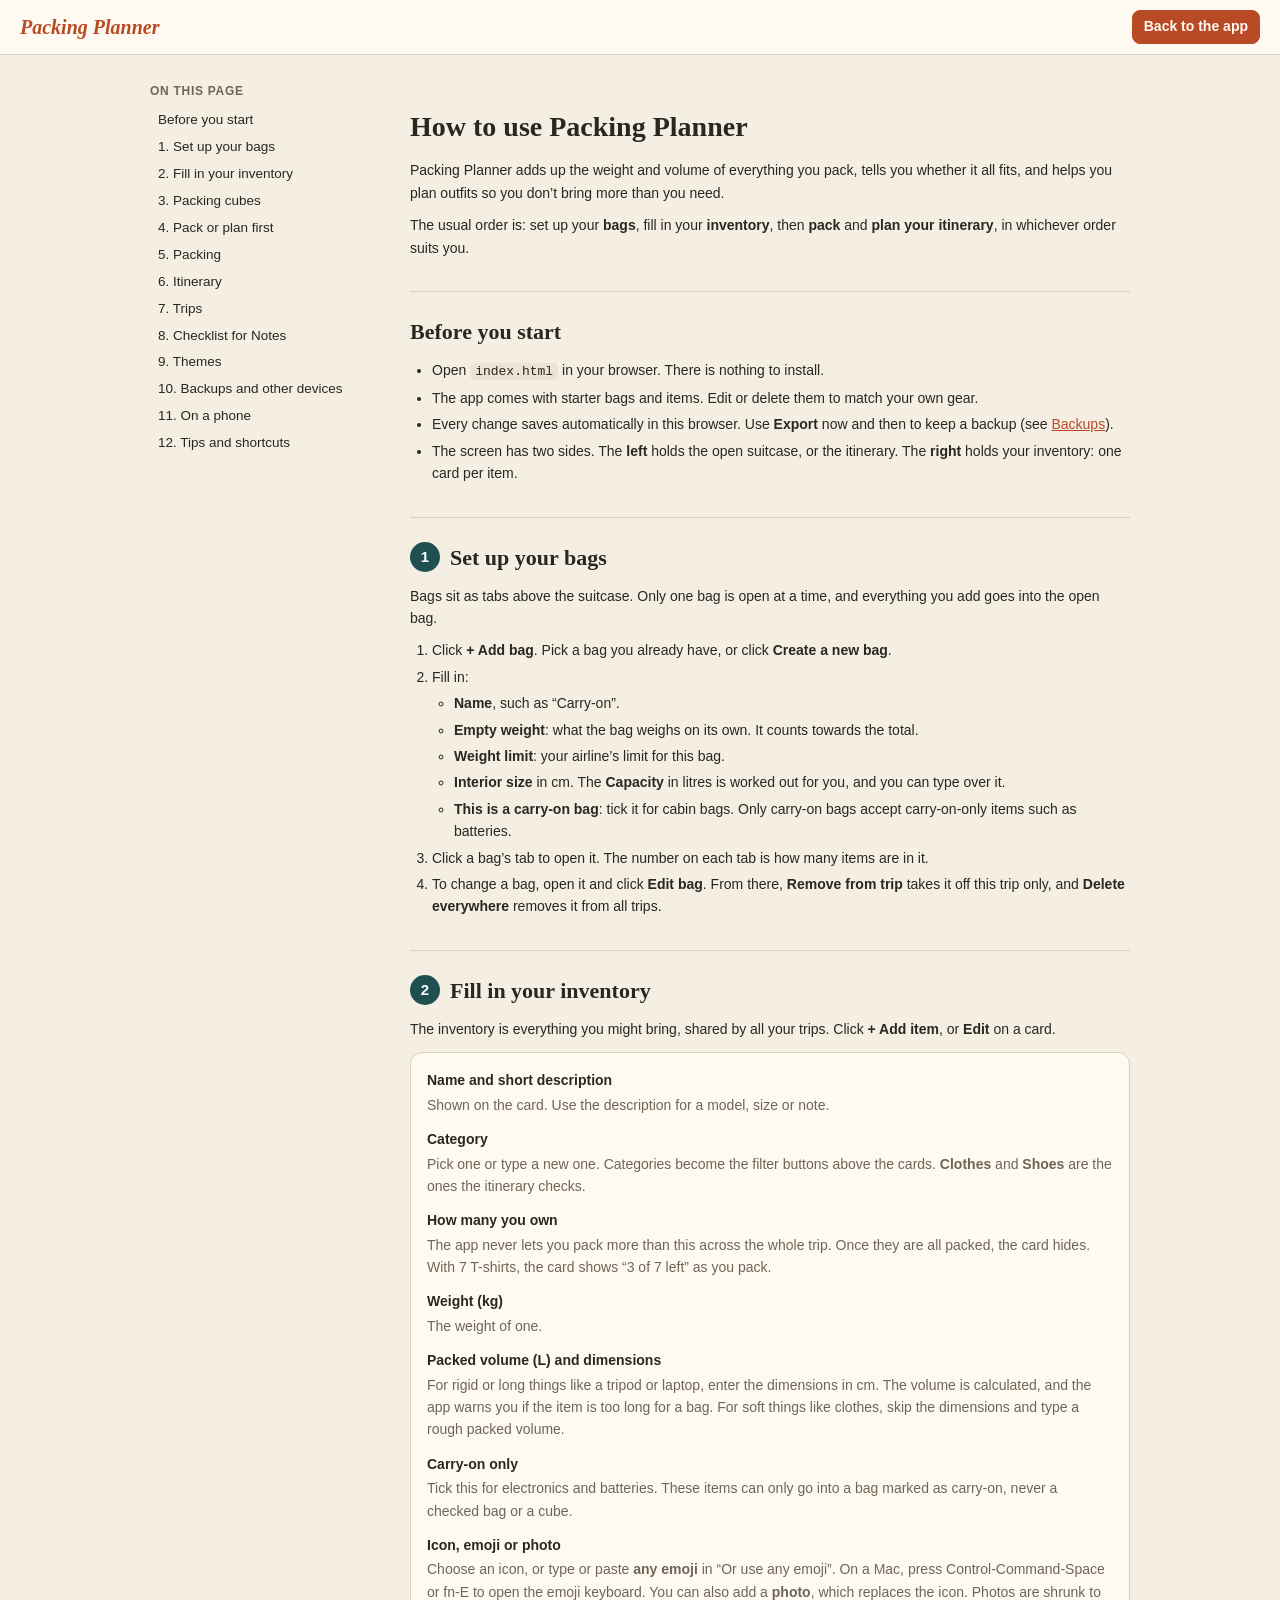
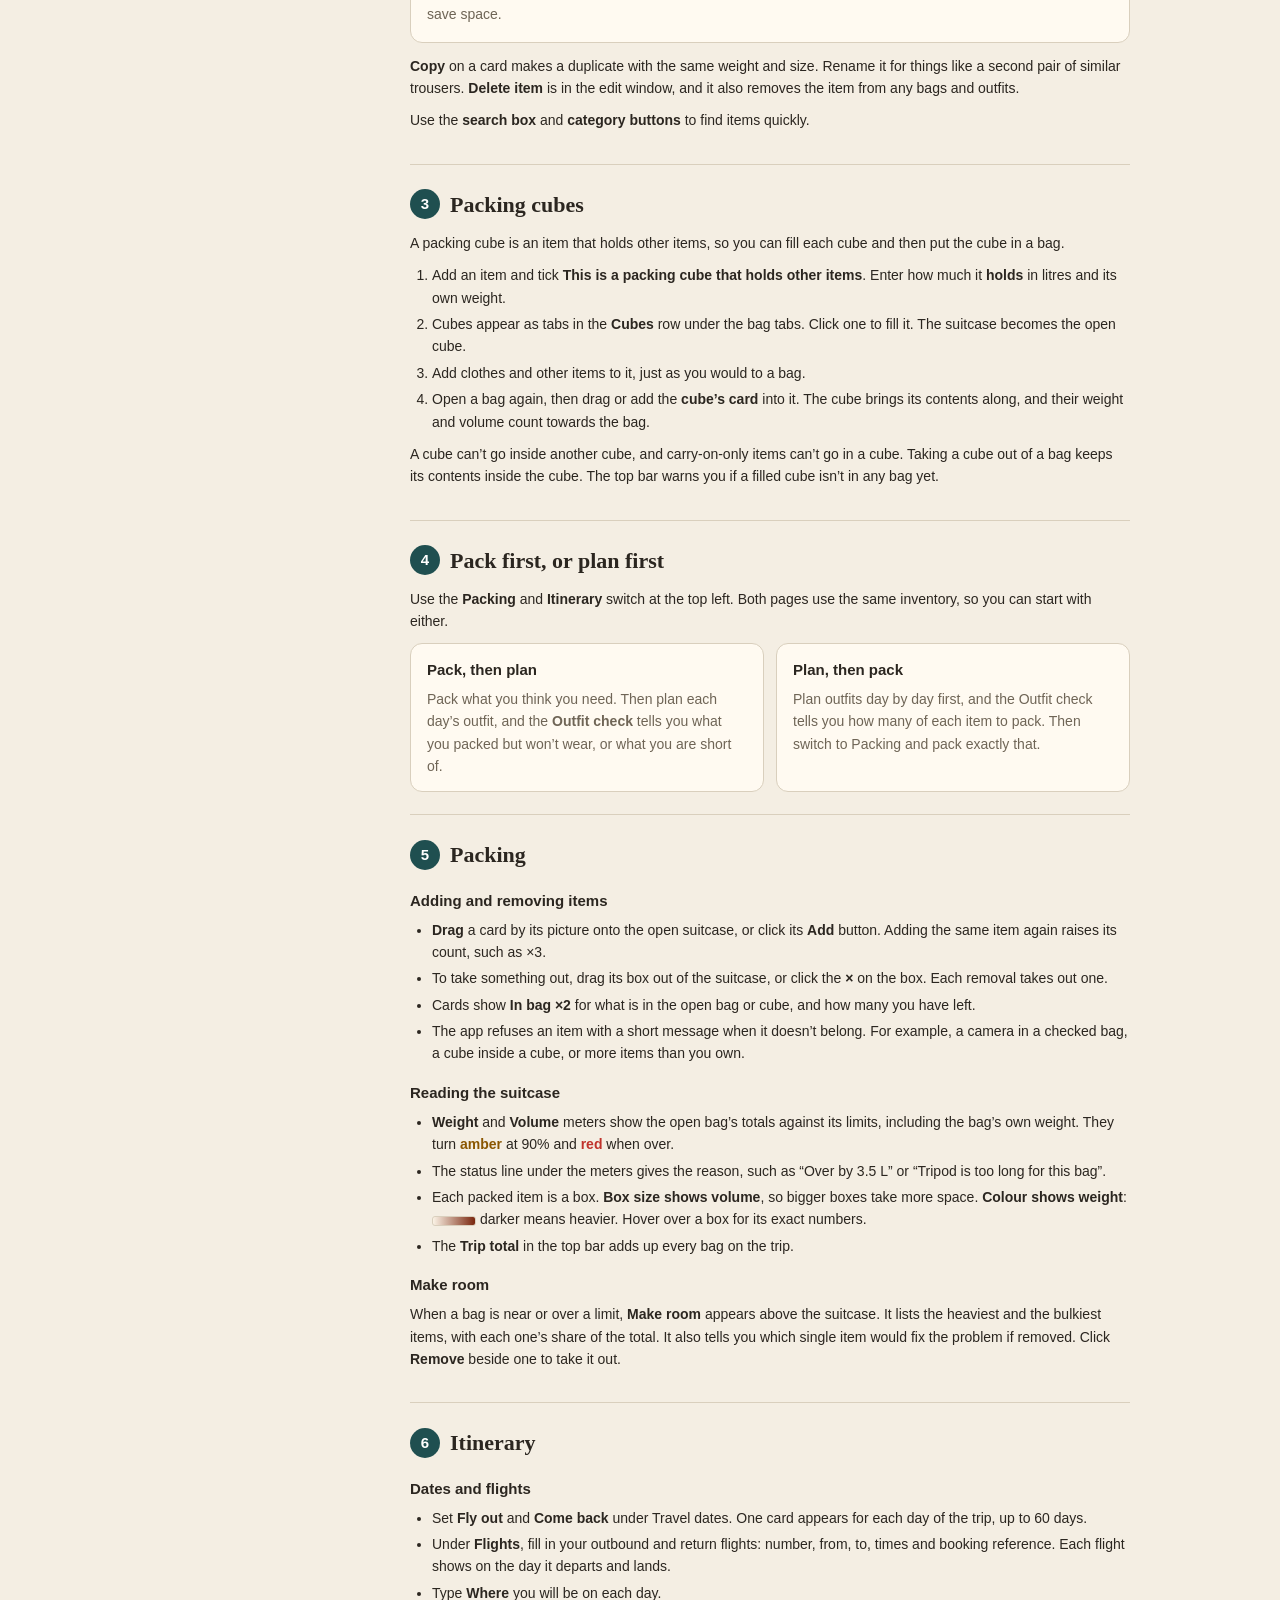
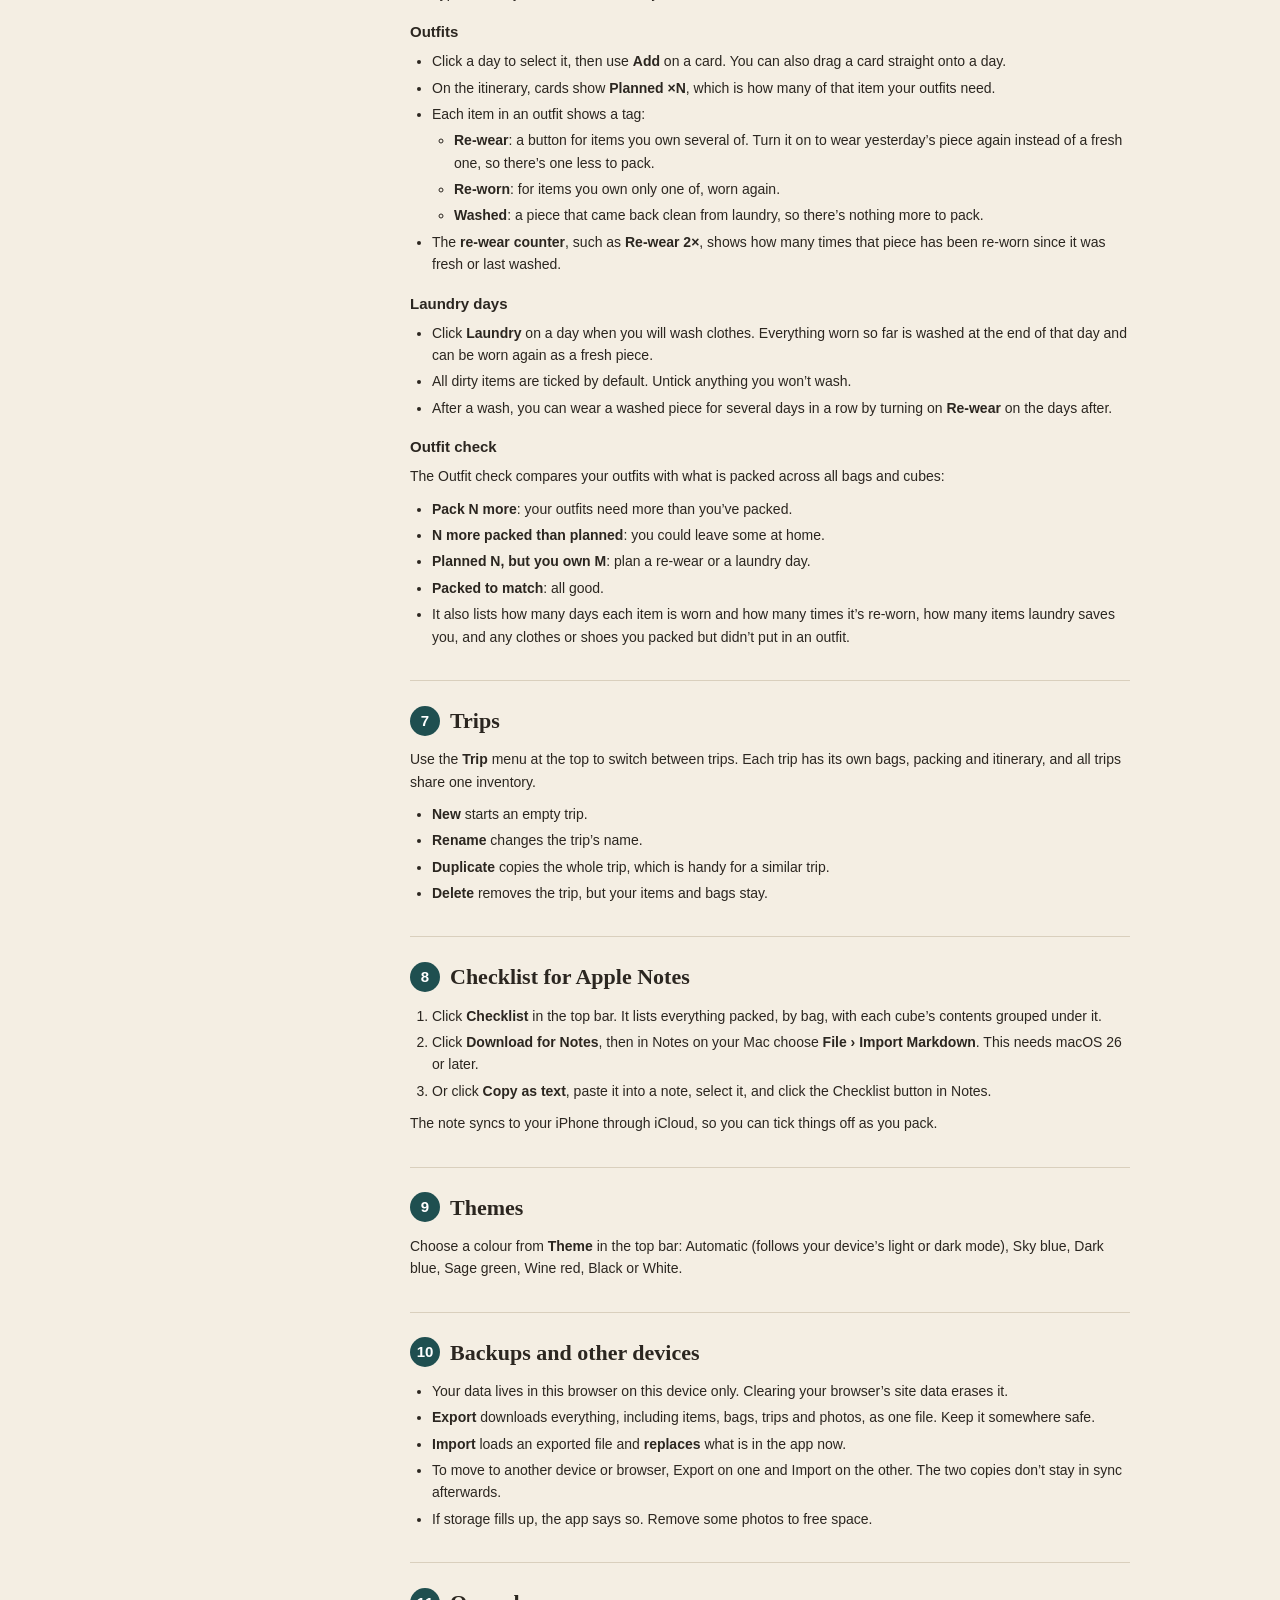
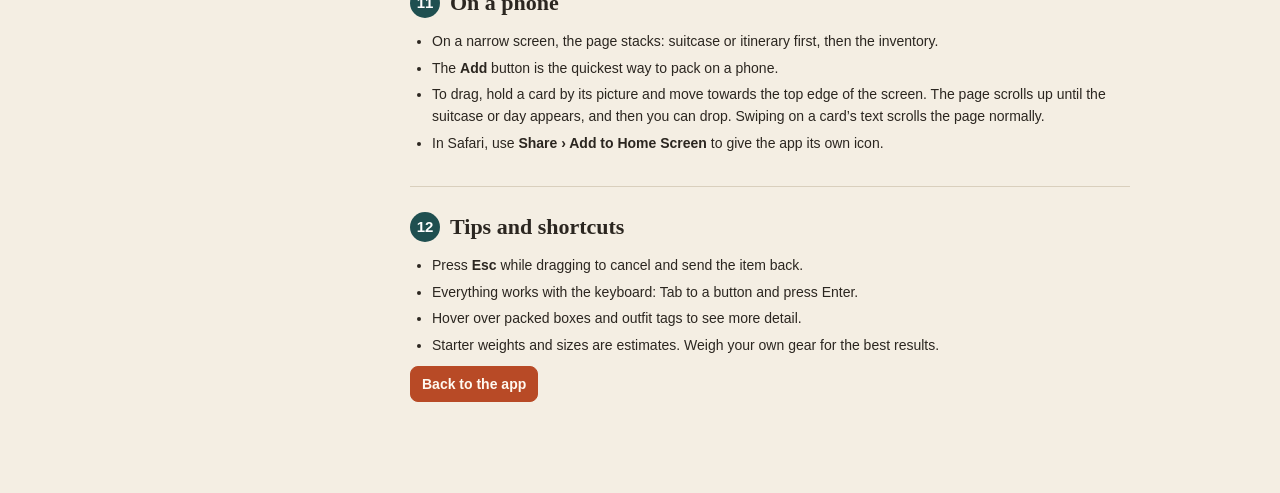
==== help.html @ c347ac01 "Add a How to use page and scroll the page while dragging on phones Co-Authored-By: Claude Opus 5.5 <" ====
<!doctype html>
<html lang="en">
<head>
  <meta charset="utf-8">
  <meta name="viewport" content="width=device-width, initial-scale=1">
  <title>How to use Packing Planner</title>
  <link rel="stylesheet" href="styles.css">
  <script>
    // Match the theme chosen in the app.
    try {
      var saved = JSON.parse(localStorage.getItem('packing-app-v1') || '{}');
      if (saved.theme && saved.theme !== 'auto') document.documentElement.setAttribute('data-theme', saved.theme);
    } catch (e) {}
  </script>
</head>
<body class="help">
  <header class="topbar">
    <h1 class="brand">Packing Planner</h1>
    <a class="btn btn-primary" href="index.html">Back to the app</a>
  </header>

  <div class="help-layout">
    <nav class="help-nav" aria-label="On this page">
      <p class="help-nav-title">On this page</p>
      <ol>
        <li><a href="#start">Before you start</a></li>
        <li><a href="#bags">1. Set up your bags</a></li>
        <li><a href="#inventory">2. Fill in your inventory</a></li>
        <li><a href="#cubes">3. Packing cubes</a></li>
        <li><a href="#order">4. Pack or plan first</a></li>
        <li><a href="#packing">5. Packing</a></li>
        <li><a href="#itinerary">6. Itinerary</a></li>
        <li><a href="#trips">7. Trips</a></li>
        <li><a href="#checklist">8. Checklist for Notes</a></li>
        <li><a href="#themes">9. Themes</a></li>
        <li><a href="#backup">10. Backups and other devices</a></li>
        <li><a href="#phone">11. On a phone</a></li>
        <li><a href="#tips">12. Tips and shortcuts</a></li>
      </ol>
    </nav>

    <main class="help-main">
      <section class="help-intro">
        <h2>How to use Packing Planner</h2>
        <p>Packing Planner adds up the weight and volume of everything you pack, tells you whether it all fits, and helps you plan outfits so you don’t bring more than you need.</p>
        <p>The usual order is: set up your <b>bags</b>, fill in your <b>inventory</b>, then <b>pack</b> and <b>plan your itinerary</b>, in whichever order suits you.</p>
      </section>

      <section id="start">
        <h2>Before you start</h2>
        <ul>
          <li>Open <code>index.html</code> in your browser. There is nothing to install.</li>
          <li>The app comes with starter bags and items. Edit or delete them to match your own gear.</li>
          <li>Every change saves automatically in this browser. Use <b>Export</b> now and then to keep a backup (see <a href="#backup">Backups</a>).</li>
          <li>The screen has two sides. The <b>left</b> holds the open suitcase, or the itinerary. The <b>right</b> holds your inventory: one card per item.</li>
        </ul>
      </section>

      <section id="bags">
        <h2><span class="step">1</span> Set up your bags</h2>
        <p>Bags sit as tabs above the suitcase. Only one bag is open at a time, and everything you add goes into the open bag.</p>
        <ol>
          <li>Click <b>+ Add bag</b>. Pick a bag you already have, or click <b>Create a new bag</b>.</li>
          <li>Fill in:
            <ul>
              <li><b>Name</b>, such as “Carry-on”.</li>
              <li><b>Empty weight</b>: what the bag weighs on its own. It counts towards the total.</li>
              <li><b>Weight limit</b>: your airline’s limit for this bag.</li>
              <li><b>Interior size</b> in cm. The <b>Capacity</b> in litres is worked out for you, and you can type over it.</li>
              <li><b>This is a carry-on bag</b>: tick it for cabin bags. Only carry-on bags accept carry-on-only items such as batteries.</li>
            </ul>
          </li>
          <li>Click a bag’s tab to open it. The number on each tab is how many items are in it.</li>
          <li>To change a bag, open it and click <b>Edit bag</b>. From there, <b>Remove from trip</b> takes it off this trip only, and <b>Delete everywhere</b> removes it from all trips.</li>
        </ol>
      </section>

      <section id="inventory">
        <h2><span class="step">2</span> Fill in your inventory</h2>
        <p>The inventory is everything you might bring, shared by all your trips. Click <b>+ Add item</b>, or <b>Edit</b> on a card.</p>
        <dl class="help-fields">
          <dt>Name and short description</dt>
          <dd>Shown on the card. Use the description for a model, size or note.</dd>
          <dt>Category</dt>
          <dd>Pick one or type a new one. Categories become the filter buttons above the cards. <b>Clothes</b> and <b>Shoes</b> are the ones the itinerary checks.</dd>
          <dt>How many you own</dt>
          <dd>The app never lets you pack more than this across the whole trip. Once they are all packed, the card hides. With 7 T-shirts, the card shows “3 of 7 left” as you pack.</dd>
          <dt>Weight (kg)</dt>
          <dd>The weight of one.</dd>
          <dt>Packed volume (L) and dimensions</dt>
          <dd>For rigid or long things like a tripod or laptop, enter the dimensions in cm. The volume is calculated, and the app warns you if the item is too long for a bag. For soft things like clothes, skip the dimensions and type a rough packed volume.</dd>
          <dt>Carry-on only</dt>
          <dd>Tick this for electronics and batteries. These items can only go into a bag marked as carry-on, never a checked bag or a cube.</dd>
          <dt>Icon, emoji or photo</dt>
          <dd>Choose an icon, or type or paste <b>any emoji</b> in “Or use any emoji”. On a Mac, press Control-Command-Space or fn-E to open the emoji keyboard. You can also add a <b>photo</b>, which replaces the icon. Photos are shrunk to save space.</dd>
        </dl>
        <p><b>Copy</b> on a card makes a duplicate with the same weight and size. Rename it for things like a second pair of similar trousers. <b>Delete item</b> is in the edit window, and it also removes the item from any bags and outfits.</p>
        <p>Use the <b>search box</b> and <b>category buttons</b> to find items quickly.</p>
      </section>

      <section id="cubes">
        <h2><span class="step">3</span> Packing cubes</h2>
        <p>A packing cube is an item that holds other items, so you can fill each cube and then put the cube in a bag.</p>
        <ol>
          <li>Add an item and tick <b>This is a packing cube that holds other items</b>. Enter how much it <b>holds</b> in litres and its own weight.</li>
          <li>Cubes appear as tabs in the <b>Cubes</b> row under the bag tabs. Click one to fill it. The suitcase becomes the open cube.</li>
          <li>Add clothes and other items to it, just as you would to a bag.</li>
          <li>Open a bag again, then drag or add the <b>cube’s card</b> into it. The cube brings its contents along, and their weight and volume count towards the bag.</li>
        </ol>
        <p>A cube can’t go inside another cube, and carry-on-only items can’t go in a cube. Taking a cube out of a bag keeps its contents inside the cube. The top bar warns you if a filled cube isn’t in any bag yet.</p>
      </section>

      <section id="order">
        <h2><span class="step">4</span> Pack first, or plan first</h2>
        <p>Use the <b>Packing</b> and <b>Itinerary</b> switch at the top left. Both pages use the same inventory, so you can start with either.</p>
        <div class="help-paths">
          <div class="help-path">
            <h3>Pack, then plan</h3>
            <p>Pack what you think you need. Then plan each day’s outfit, and the <b>Outfit check</b> tells you what you packed but won’t wear, or what you are short of.</p>
          </div>
          <div class="help-path">
            <h3>Plan, then pack</h3>
            <p>Plan outfits day by day first, and the Outfit check tells you how many of each item to pack. Then switch to Packing and pack exactly that.</p>
          </div>
        </div>
      </section>

      <section id="packing">
        <h2><span class="step">5</span> Packing</h2>
        <h3>Adding and removing items</h3>
        <ul>
          <li><b>Drag</b> a card by its picture onto the open suitcase, or click its <b>Add</b> button. Adding the same item again raises its count, such as ×3.</li>
          <li>To take something out, drag its box out of the suitcase, or click the <b>×</b> on the box. Each removal takes out one.</li>
          <li>Cards show <b>In bag ×2</b> for what is in the open bag or cube, and how many you have left.</li>
          <li>The app refuses an item with a short message when it doesn’t belong. For example, a camera in a checked bag, a cube inside a cube, or more items than you own.</li>
        </ul>
        <h3>Reading the suitcase</h3>
        <ul>
          <li><b>Weight</b> and <b>Volume</b> meters show the open bag’s totals against its limits, including the bag’s own weight. They turn <span class="help-amber">amber</span> at 90% and <span class="help-red">red</span> when over.</li>
          <li>The status line under the meters gives the reason, such as “Over by 3.5 L” or “Tripod is too long for this bag”.</li>
          <li>Each packed item is a box. <b>Box size shows volume</b>, so bigger boxes take more space. <b>Colour shows weight</b>: <span class="legend-scale help-scale" aria-hidden="true"></span> darker means heavier. Hover over a box for its exact numbers.</li>
          <li>The <b>Trip total</b> in the top bar adds up every bag on the trip.</li>
        </ul>
        <h3>Make room</h3>
        <p>When a bag is near or over a limit, <b>Make room</b> appears above the suitcase. It lists the heaviest and the bulkiest items, with each one’s share of the total. It also tells you which single item would fix the problem if removed. Click <b>Remove</b> beside one to take it out.</p>
      </section>

      <section id="itinerary">
        <h2><span class="step">6</span> Itinerary</h2>
        <h3>Dates and flights</h3>
        <ul>
          <li>Set <b>Fly out</b> and <b>Come back</b> under Travel dates. One card appears for each day of the trip, up to 60 days.</li>
          <li>Under <b>Flights</b>, fill in your outbound and return flights: number, from, to, times and booking reference. Each flight shows on the day it departs and lands.</li>
          <li>Type <b>Where</b> you will be on each day.</li>
        </ul>
        <h3>Outfits</h3>
        <ul>
          <li>Click a day to select it, then use <b>Add</b> on a card. You can also drag a card straight onto a day.</li>
          <li>On the itinerary, cards show <b>Planned ×N</b>, which is how many of that item your outfits need.</li>
          <li>Each item in an outfit shows a tag:
            <ul>
              <li><b>Re-wear</b>: a button for items you own several of. Turn it on to wear yesterday’s piece again instead of a fresh one, so there’s one less to pack.</li>
              <li><b>Re-worn</b>: for items you own only one of, worn again.</li>
              <li><b>Washed</b>: a piece that came back clean from laundry, so there’s nothing more to pack.</li>
            </ul>
          </li>
          <li>The <b>re-wear counter</b>, such as <b>Re-wear 2×</b>, shows how many times that piece has been re-worn since it was fresh or last washed.</li>
        </ul>
        <h3>Laundry days</h3>
        <ul>
          <li>Click <b>Laundry</b> on a day when you will wash clothes. Everything worn so far is washed at the end of that day and can be worn again as a fresh piece.</li>
          <li>All dirty items are ticked by default. Untick anything you won’t wash.</li>
          <li>After a wash, you can wear a washed piece for several days in a row by turning on <b>Re-wear</b> on the days after.</li>
        </ul>
        <h3>Outfit check</h3>
        <p>The Outfit check compares your outfits with what is packed across all bags and cubes:</p>
        <ul>
          <li><b>Pack N more</b>: your outfits need more than you’ve packed.</li>
          <li><b>N more packed than planned</b>: you could leave some at home.</li>
          <li><b>Planned N, but you own M</b>: plan a re-wear or a laundry day.</li>
          <li><b>Packed to match</b>: all good.</li>
          <li>It also lists how many days each item is worn and how many times it’s re-worn, how many items laundry saves you, and any clothes or shoes you packed but didn’t put in an outfit.</li>
        </ul>
      </section>

      <section id="trips">
        <h2><span class="step">7</span> Trips</h2>
        <p>Use the <b>Trip</b> menu at the top to switch between trips. Each trip has its own bags, packing and itinerary, and all trips share one inventory.</p>
        <ul>
          <li><b>New</b> starts an empty trip.</li>
          <li><b>Rename</b> changes the trip’s name.</li>
          <li><b>Duplicate</b> copies the whole trip, which is handy for a similar trip.</li>
          <li><b>Delete</b> removes the trip, but your items and bags stay.</li>
        </ul>
      </section>

      <section id="checklist">
        <h2><span class="step">8</span> Checklist for Apple Notes</h2>
        <ol>
          <li>Click <b>Checklist</b> in the top bar. It lists everything packed, by bag, with each cube’s contents grouped under it.</li>
          <li>Click <b>Download for Notes</b>, then in Notes on your Mac choose <b>File › Import Markdown</b>. This needs macOS 26 or later.</li>
          <li>Or click <b>Copy as text</b>, paste it into a note, select it, and click the Checklist button in Notes.</li>
        </ol>
        <p>The note syncs to your iPhone through iCloud, so you can tick things off as you pack.</p>
      </section>

      <section id="themes">
        <h2><span class="step">9</span> Themes</h2>
        <p>Choose a colour from <b>Theme</b> in the top bar: Automatic (follows your device’s light or dark mode), Sky blue, Dark blue, Sage green, Wine red, Black or White.</p>
      </section>

      <section id="backup">
        <h2><span class="step">10</span> Backups and other devices</h2>
        <ul>
          <li>Your data lives in this browser on this device only. Clearing your browser’s site data erases it.</li>
          <li><b>Export</b> downloads everything, including items, bags, trips and photos, as one file. Keep it somewhere safe.</li>
          <li><b>Import</b> loads an exported file and <b>replaces</b> what is in the app now.</li>
          <li>To move to another device or browser, Export on one and Import on the other. The two copies don’t stay in sync afterwards.</li>
          <li>If storage fills up, the app says so. Remove some photos to free space.</li>
        </ul>
      </section>

      <section id="phone">
        <h2><span class="step">11</span> On a phone</h2>
        <ul>
          <li>On a narrow screen, the page stacks: suitcase or itinerary first, then the inventory.</li>
          <li>The <b>Add</b> button is the quickest way to pack on a phone.</li>
          <li>To drag, hold a card by its picture and move towards the top edge of the screen. The page scrolls up until the suitcase or day appears, and then you can drop. Swiping on a card’s text scrolls the page normally.</li>
          <li>In Safari, use <b>Share › Add to Home Screen</b> to give the app its own icon.</li>
        </ul>
      </section>

      <section id="tips">
        <h2><span class="step">12</span> Tips and shortcuts</h2>
        <ul>
          <li>Press <b>Esc</b> while dragging to cancel and send the item back.</li>
          <li>Everything works with the keyboard: Tab to a button and press Enter.</li>
          <li>Hover over packed boxes and outfit tags to see more detail.</li>
          <li>Starter weights and sizes are estimates. Weigh your own gear for the best results.</li>
        </ul>
        <p class="help-back"><a class="btn btn-primary" href="index.html">Back to the app</a></p>
      </section>
    </main>
  </div>
</body>
</html>
---- styles.css ----
:root {
  color-scheme: light;
  --bg: #f4eee3;
  --surface: #fffaf1;
  --surface-2: #ebe3d4;
  --ink: #2b2620;
  --muted: #6f6556;
  --line: #d9cfbd;
  --accent: #b84a26;
  --accent-ink: #fffaf1;
  --ok: #2f7a4f;
  --warn: #8a5600;
  --over: #c0322b;
  --shell: #1f4f50;
  --shell-dark: #143a3b;
  --shell-ink: #fff;
  --lining: #f3e6cf;
  --lining-2: #e8d7b8;
  --stitch: rgba(255, 255, 255, .28);
  --fill: rgba(31, 79, 80, .13);
  --shadow: 0 1px 2px rgba(60, 45, 20, .1), 0 6px 18px rgba(60, 45, 20, .08);
  --shadow-lift: 0 14px 34px rgba(40, 30, 10, .3);
}

@media (prefers-color-scheme: dark) {
  :root {
    color-scheme: dark;
    --bg: #1c1a17;
    --surface: #282520;
    --surface-2: #35312a;
    --ink: #f1eadd;
    --muted: #b0a593;
    --line: #443e34;
    --accent: #e0764f;
    --accent-ink: #231a14;
    --ok: #63c08a;
    --warn: #e0a83c;
    --over: #f0736b;
    --shell: #2c6d6e;
    --shell-dark: #1c4e4f;
    --lining: #3a352c;
    --lining-2: #312d25;
    --fill: rgba(99, 192, 180, .13);
    --shadow: 0 1px 2px rgba(0, 0, 0, .4), 0 6px 18px rgba(0, 0, 0, .25);
    --shadow-lift: 0 14px 34px rgba(0, 0, 0, .6);
  }
}

/* Chosen themes. Each pairs its main colour with a contrasting accent. */
:root[data-theme="sky"] {
  color-scheme: light;
  --bg: #e4f2fb;
  --surface: #f8fcff;
  --surface-2: #d3e8f5;
  --ink: #12303f;
  --muted: #466273;
  --line: #b6d3e4;
  --accent: #2f3f9e;
  --accent-ink: #fff;
  --ok: #16703f;
  --warn: #805200;
  --over: #b3261e;
  --shell: #1f6f9f;
  --shell-dark: #174f72;
  --shell-ink: #fff;
  --lining: #fdf6e3;
  --lining-2: #f3e7c8;
  --stitch: rgba(255, 255, 255, .3);
  --fill: rgba(31, 111, 159, .14);
  --shadow: 0 1px 2px rgba(18, 48, 63, .1), 0 6px 18px rgba(18, 48, 63, .08);
  --shadow-lift: 0 14px 34px rgba(18, 48, 63, .3);
}
:root[data-theme="navy"] {
  color-scheme: dark;
  --bg: #0b1b33;
  --surface: #13284a;
  --surface-2: #1c3560;
  --ink: #e8f0ff;
  --muted: #a6b9d6;
  --line: #2f4a75;
  --accent: #f2b33d;
  --accent-ink: #1a1400;
  --ok: #6fd39a;
  --warn: #f5c451;
  --over: #ff8a80;
  --shell: #2f66b0;
  --shell-dark: #1f4a86;
  --shell-ink: #fff;
  --lining: #1a2f55;
  --lining-2: #15284a;
  --stitch: rgba(255, 255, 255, .25);
  --fill: rgba(242, 179, 61, .12);
  --shadow: 0 1px 2px rgba(0, 0, 0, .4), 0 6px 18px rgba(0, 0, 0, .3);
  --shadow-lift: 0 14px 34px rgba(0, 0, 0, .6);
}
:root[data-theme="sage"] {
  color-scheme: light;
  --bg: #e9efe4;
  --surface: #f8faf4;
  --surface-2: #dbe5d3;
  --ink: #22301f;
  --muted: #56654f;
  --line: #c3d0b9;
  --accent: #1f5c4d;
  --accent-ink: #fff;
  --ok: #2a6b3d;
  --warn: #7d5600;
  --over: #b3261e;
  --shell: #4f7350;
  --shell-dark: #365238;
  --shell-ink: #fff;
  --lining: #f7f0dd;
  --lining-2: #eadfc4;
  --stitch: rgba(255, 255, 255, .3);
  --fill: rgba(79, 115, 80, .15);
  --shadow: 0 1px 2px rgba(34, 48, 31, .1), 0 6px 18px rgba(34, 48, 31, .08);
  --shadow-lift: 0 14px 34px rgba(34, 48, 31, .3);
}
:root[data-theme="wine"] {
  color-scheme: dark;
  --bg: #2a0d16;
  --surface: #3b1522;
  --surface-2: #4c1f2e;
  --ink: #fbeef0;
  --muted: #d4b3ba;
  --line: #663244;
  --accent: #e3b64f;
  --accent-ink: #241600;
  --ok: #7fd6a0;
  --warn: #f2c85b;
  --over: #ff9d8f;
  --shell: #7b1e3a;
  --shell-dark: #571429;
  --shell-ink: #fff;
  --lining: #451a2a;
  --lining-2: #3a1523;
  --stitch: rgba(255, 255, 255, .22);
  --fill: rgba(227, 182, 79, .12);
  --shadow: 0 1px 2px rgba(0, 0, 0, .4), 0 6px 18px rgba(0, 0, 0, .3);
  --shadow-lift: 0 14px 34px rgba(0, 0, 0, .6);
}
:root[data-theme="black"] {
  color-scheme: dark;
  --bg: #000;
  --surface: #141414;
  --surface-2: #262626;
  --ink: #fff;
  --muted: #b3b3b3;
  --line: #3a3a3a;
  --accent: #c8f135;
  --accent-ink: #000;
  --ok: #6fe09a;
  --warn: #ffd24d;
  --over: #ff7b72;
  --shell: #2b2b2b;
  --shell-dark: #555;
  --shell-ink: #fff;
  --lining: #1c1c1c;
  --lining-2: #161616;
  --stitch: rgba(255, 255, 255, .22);
  --fill: rgba(200, 241, 53, .1);
  --shadow: 0 1px 2px rgba(0, 0, 0, .6), 0 6px 18px rgba(0, 0, 0, .5);
  --shadow-lift: 0 14px 34px rgba(255, 255, 255, .12);
}
:root[data-theme="white"] {
  color-scheme: light;
  --bg: #fff;
  --surface: #fafafa;
  --surface-2: #efefef;
  --ink: #111;
  --muted: #595959;
  --line: #d6d6d6;
  --accent: #1d4ed8;
  --accent-ink: #fff;
  --ok: #1a7a43;
  --warn: #805200;
  --over: #c0271e;
  --shell: #222;
  --shell-dark: #000;
  --shell-ink: #fff;
  --lining: #f5f5f5;
  --lining-2: #eaeaea;
  --stitch: rgba(255, 255, 255, .25);
  --fill: rgba(29, 78, 216, .08);
  --shadow: 0 1px 2px rgba(0, 0, 0, .1), 0 6px 18px rgba(0, 0, 0, .07);
  --shadow-lift: 0 14px 34px rgba(0, 0, 0, .25);
}

* { box-sizing: border-box; }

[hidden] { display: none !important; }

html, body { height: 100%; }

body {
  margin: 0;
  display: flex;
  flex-direction: column;
  background: var(--bg);
  color: var(--ink);
  font: 14px/1.4 "Avenir Next", Avenir, -apple-system, "Segoe UI", Roboto, sans-serif;
}

body.is-dragging { cursor: grabbing; user-select: none; -webkit-user-select: none; }

h1, h2, p { margin: 0; }

button, input, select { font: inherit; color: inherit; }

:focus-visible { outline: 2px solid var(--accent); outline-offset: 2px; }

.btn {
  padding: 6px 11px;
  border: 1px solid var(--line);
  border-radius: 8px;
  background: var(--surface);
  cursor: pointer;
  white-space: nowrap;
}
.btn:hover:not(:disabled) { background: var(--surface-2); }
.btn:disabled { opacity: .5; cursor: not-allowed; }
.btn-primary { background: var(--accent); border-color: var(--accent); color: var(--accent-ink); font-weight: 600; }
.btn-primary:hover:not(:disabled) { background: var(--accent); filter: brightness(1.08); }
.btn-danger { color: var(--over); border-color: currentColor; }

input, select {
  padding: 6px 9px;
  border: 1px solid var(--line);
  border-radius: 8px;
  background: var(--surface);
  min-width: 0;
}

/* Top bar */
.topbar {
  display: flex;
  flex-wrap: wrap;
  align-items: center;
  gap: 8px 18px;
  padding: 10px 20px;
  border-bottom: 1px solid var(--line);
  background: var(--surface);
}
.brand {
  font-family: Georgia, "Times New Roman", serif;
  font-size: 20px;
  font-style: italic;
  font-weight: 700;
  color: var(--accent);
}
.trip-controls, .backup-controls { display: flex; flex-wrap: wrap; align-items: center; gap: 6px; }
.trip-controls label, .backup-controls label { color: var(--muted); }
.trip-controls select { max-width: 200px; }
.trip-total { margin-left: auto; color: var(--muted); }
.trip-total b { color: var(--ink); font-variant-numeric: tabular-nums; }

/* Main layout */
.layout {
  flex: 1;
  min-height: 0;
  display: grid;
  grid-template-columns: minmax(380px, 5fr) 7fr;
}

.bag-panel {
  display: flex;
  flex-direction: column;
  gap: 12px;
  min-height: 0;
  padding: 16px 20px 20px;
  border-right: 1px solid var(--line);
  overflow-y: auto;
}

/* Packing and itinerary pages */
.view-switch {
  display: flex;
  flex: none;
  align-self: flex-start;
  padding: 3px;
  border: 1px solid var(--line);
  border-radius: 999px;
  background: var(--surface);
}
.view-tab {
  padding: 5px 16px;
  border: 0;
  border-radius: 999px;
  background: transparent;
  font-weight: 600;
  cursor: pointer;
}
.view-tab[aria-selected="true"] { background: var(--accent); color: var(--accent-ink); }
.view-row { display: flex; flex: none; align-items: center; justify-content: space-between; gap: 12px; }
.help-link { color: var(--accent); font-weight: 600; text-decoration: underline; text-underline-offset: 3px; }
.help-link::before { content: "?"; display: inline-grid; place-items: center; width: 18px; height: 18px; margin-right: 6px; border: 1.5px solid currentColor; border-radius: 50%; font-size: 11px; text-decoration: none; vertical-align: 1px; }
.pack-view { display: flex; flex: 1; flex-direction: column; gap: 12px; min-height: 0; }
.plan-view { display: flex; flex-direction: column; gap: 14px; }
.plan-block {
  padding: 12px 14px;
  border: 1px solid var(--line);
  border-radius: 12px;
  background: var(--surface);
}
.plan-heading { margin: 0 0 8px; font-family: Georgia, "Times New Roman", serif; font-size: 17px; }
details.plan-block > summary { margin-bottom: 0; cursor: pointer; }
details.plan-block[open] > summary { margin-bottom: 8px; }
.plan-length { color: var(--muted); font-size: 13px; }
.plan-length[data-error="true"] { color: var(--over); font-weight: 600; }
.plan-hint { margin: -4px 0 10px; color: var(--muted); font-size: 12.5px; }
.flight-grid { display: grid; grid-template-columns: 1fr 1fr; gap: 12px; }
.flight { min-width: 0; margin: 0; padding: 8px 10px 0; border: 1px solid var(--line); border-radius: 10px; }
.flight .field-row > * { min-width: 0; }
.flight legend { padding: 0 4px; font-weight: 600; }
.flight .field { margin-bottom: 8px; }

.days { display: flex; flex-direction: column; gap: 10px; }
.day {
  padding: 10px 12px;
  border: 1px solid var(--line);
  border-radius: 12px;
  background: var(--bg);
  cursor: pointer;
}
.day[data-selected="true"] { border-color: var(--accent); box-shadow: 0 0 0 2px var(--accent); }
.day.drop-target { box-shadow: 0 0 0 3px var(--accent); background: var(--surface-2); }
.day.drop-denied { box-shadow: 0 0 0 3px var(--over); }
.day-head { display: flex; flex-wrap: wrap; align-items: baseline; gap: 4px 10px; }
.day-head h3 { margin: 0; font-size: 15px; }
.day-date { color: var(--muted); font-size: 13px; }
.day-flight { margin-top: 4px; color: var(--shell); font-size: 12.5px; font-weight: 600; }
:root[data-theme="navy"] .day-flight, :root[data-theme="wine"] .day-flight, :root[data-theme="black"] .day-flight { color: var(--accent); }
@media (prefers-color-scheme: dark) { :root:not([data-theme]) .day-flight { color: var(--accent); } }
.day-place { display: flex; align-items: center; gap: 8px; margin: 8px 0; color: var(--muted); font-size: 13px; }
.day-place input { flex: 1; min-width: 0; color: var(--ink); }
.outfit {
  display: flex;
  flex-wrap: wrap;
  gap: 6px;
  min-height: 40px;
  padding: 6px;
  border: 1px dashed var(--line);
  border-radius: 10px;
}
.outfit-empty { align-self: center; color: var(--muted); font-size: 12.5px; }
.outfit-item {
  display: inline-flex;
  align-items: center;
  gap: 6px;
  max-width: 100%;
  padding: 3px 4px 3px 8px;
  border: 1px solid var(--line);
  border-radius: 999px;
  background: var(--surface);
  font-size: 13px;
}
.outfit-item.pop { animation: pop .34s cubic-bezier(.3, 1.6, .5, 1); }
.outfit-name { overflow-wrap: anywhere; }
.outfit-tag, .outfit-toggle {
  padding: 1px 7px;
  border: 1px solid var(--line);
  border-radius: 999px;
  background: transparent;
  color: var(--muted);
  font-size: 11.5px;
  white-space: nowrap;
}
.outfit-toggle { cursor: pointer; }
.outfit-toggle[aria-pressed="true"] { border-color: var(--shell); background: var(--shell); color: var(--shell-ink); }
.outfit-remove {
  width: 22px;
  height: 22px;
  padding: 0;
  border: 0;
  border-radius: 50%;
  background: transparent;
  font-size: 14px;
  line-height: 1;
  cursor: pointer;
}
.outfit-remove:hover { background: var(--surface-2); color: var(--over); }

.laundry-toggle {
  margin-left: auto;
  padding: 2px 10px;
  border: 1px solid var(--line);
  border-radius: 999px;
  background: transparent;
  color: var(--muted);
  font-size: 12px;
  cursor: pointer;
}
.laundry-toggle::before { content: "\25CB  "; }
.laundry-toggle[aria-pressed="true"] { border-color: var(--shell); background: var(--shell); color: var(--shell-ink); font-weight: 600; }
.laundry-toggle[aria-pressed="true"]::before { content: "\2713  "; }
.laundry {
  margin-top: 8px;
  padding: 8px 10px;
  border-radius: 10px;
  background: var(--surface-2);
}
.laundry-note { color: var(--muted); font-size: 12.5px; }
.wash-items { display: flex; flex-wrap: wrap; gap: 6px; margin-top: 6px; }
.wash-item {
  padding: 2px 10px;
  border: 1px solid var(--line);
  border-radius: 999px;
  background: var(--surface);
  color: var(--muted);
  font-size: 12.5px;
  text-decoration: line-through;
  cursor: pointer;
}
.wash-item::before { content: "\25A1  "; }
.wash-item[aria-pressed="true"] { border-color: var(--shell); color: var(--ink); text-decoration: none; }
.wash-item[aria-pressed="true"]::before { content: "\2611  "; }
.outfit-washed { border-color: var(--ok); color: var(--ok); }
.rewear-count { font-variant-numeric: tabular-nums; font-weight: 700; }
.check-laundry { margin-top: 2px; color: var(--ok); font-size: 13px; font-weight: 600; }
.check-summary { font-weight: 600; }
.check-empty { color: var(--muted); font-size: 13px; }
.check-rows { margin: 6px 0 0; padding: 0; list-style: none; }
.check-row {
  display: grid;
  grid-template-columns: minmax(0, 1fr) auto;
  gap: 2px 10px;
  padding: 5px 0;
  border-top: 1px solid var(--line);
  font-size: 13px;
}
.check-row:first-child { border-top: 0; }
.check-name { overflow-wrap: anywhere; }
.check-counts { color: var(--muted); font-variant-numeric: tabular-nums; white-space: nowrap; }
.check-status { grid-column: 1 / -1; font-size: 12px; font-weight: 600; }
.check-row[data-status="ok"] .check-status { color: var(--ok); }
.check-row[data-status="short"] .check-status, .check-row[data-status="extra"] .check-status { color: var(--warn); }
.check-row[data-status="owned"] .check-status { color: var(--over); }
.check-unplanned { margin-top: 8px; color: var(--muted); font-size: 13px; }
.check-unplanned b { color: var(--ink); }

.bag-tabs { display: flex; flex-wrap: wrap; align-items: center; gap: 6px; }
.tabs { display: flex; flex-wrap: wrap; gap: 4px; margin-right: auto; }
.tab {
  padding: 6px 12px;
  border: 1px solid var(--line);
  border-radius: 999px;
  background: transparent;
  cursor: pointer;
  white-space: nowrap;
}
.tab:hover { background: var(--surface-2); }
.tab[aria-selected="true"] { background: var(--shell); border-color: var(--shell); color: var(--shell-ink); font-weight: 600; }
.tab-count { margin-left: 5px; opacity: .75; font-size: 12px; font-variant-numeric: tabular-nums; }

.cube-row { display: flex; align-items: flex-start; gap: 8px; }
.cube-row-label { padding-top: 4px; color: var(--muted); font-size: 12.5px; }
.tab-cube { padding: 3px 9px; font-size: 12.5px; }
.tab-cube[aria-selected="true"] { background: var(--accent); border-color: var(--accent); color: var(--accent-ink); }
.open-title { font-weight: 600; }

/* Meters */
.meters { display: grid; grid-template-columns: 1fr 1fr; gap: 14px; }
.meter-label { display: flex; justify-content: space-between; gap: 8px; color: var(--muted); }
.meter-value { font-variant-numeric: tabular-nums; }
.meter-value b { color: var(--ink); font-size: 18px; }
.meter-track {
  height: 10px;
  margin-top: 4px;
  border-radius: 999px;
  background: var(--surface-2);
  overflow: hidden;
}
.meter-bar {
  height: 100%;
  width: 0;
  border-radius: inherit;
  background: var(--ok);
  transition: width .45s cubic-bezier(.2, .8, .2, 1), background-color .3s;
}
.meter[data-level="warn"] .meter-bar { background: var(--warn); }
.meter[data-level="over"] .meter-bar { background: var(--over); }
.meter[data-level="over"] .meter-value b { color: var(--over); }
.meter-note { margin-top: 3px; font-size: 12px; color: var(--muted); }

/* Status */
.status { display: flex; flex-wrap: wrap; gap: 6px; margin: 0; padding: 0; list-style: none; }
.status li {
  padding: 3px 10px;
  border: 1px solid currentColor;
  border-radius: 999px;
  font-size: 13px;
  font-weight: 600;
}
.status li[data-level="ok"] { color: var(--ok); }
.status li[data-level="warn"] { color: var(--warn); }
.status li[data-level="over"] { color: var(--over); }

.box-legend { display: flex; flex-wrap: wrap; align-items: center; gap: 6px; color: var(--muted); font-size: 12px; }
.legend-scale {
  width: 44px;
  height: 10px;
  border: 1px solid var(--line);
  border-radius: 3px;
  background: linear-gradient(90deg, rgb(251, 243, 230), rgb(122, 38, 14));
}

/* Make room list */
.room {
  flex: none;
  padding: 8px 12px;
  border: 1px solid var(--line);
  border-radius: 10px;
  background: var(--surface);
}
.room summary { font-weight: 600; cursor: pointer; }
#room-body { outline: none; }
.room-section { margin-top: 8px; }
.room-summary { font-size: 13px; font-weight: 600; }
.room-section[data-level="over"] .room-summary { color: var(--over); }
.room-section[data-level="warn"] .room-summary { color: var(--warn); }
.room-note { margin-top: 3px; color: var(--muted); font-size: 12px; }
.room-rows { margin: 4px 0 0; padding: 0; list-style: none; }
.room-row {
  display: grid;
  grid-template-columns: minmax(0, 1fr) auto 3em auto;
  align-items: center;
  gap: 2px 8px;
  padding: 4px 0;
  border-top: 1px solid var(--line);
  font-size: 13px;
}
.room-row:first-child { border-top: 0; }
.room-name { overflow-wrap: anywhere; }
.room-name small { display: block; color: var(--muted); font-size: 11.5px; }
.room-value, .room-percent { font-variant-numeric: tabular-nums; text-align: right; white-space: nowrap; }
.room-percent { color: var(--muted); }
.room-remove { padding: 2px 8px; font-size: 12px; }
.room-fix { grid-column: 1 / -1; color: var(--ok); font-size: 12px; font-weight: 600; }

/* Suitcase */
.suitcase {
  position: relative;
  flex: 1;
  display: flex;
  flex-direction: column;
  min-height: 400px;
  padding-top: 12px;
  transform-origin: 50% 100%;
}
.handle {
  position: absolute;
  top: 0;
  left: 50%;
  width: 86px;
  height: 20px;
  margin-left: -43px;
  border: 6px solid var(--shell-dark);
  border-bottom: 0;
  border-radius: 10px 10px 0 0;
}
.lid {
  position: relative;
  z-index: 1;
  height: 76px;
  flex: none;
  margin: 0 18px;
  padding: 7px;
  border-radius: 16px 16px 4px 4px;
  background: var(--shell);
  box-shadow: inset 0 0 0 2px var(--stitch);
  transform: perspective(600px) rotateX(16deg);
  transform-origin: 50% 100%;
}
.lid-lining {
  position: relative;
  height: 100%;
  border-radius: 10px 10px 2px 2px;
  background: repeating-linear-gradient(135deg, var(--lining) 0 8px, var(--lining-2) 8px 16px);
  overflow: hidden;
}
.strap {
  position: absolute;
  top: 0;
  bottom: 0;
  width: 14px;
  background: var(--shell-dark);
  opacity: .55;
}
.strap:first-child { left: 22%; }
.strap:nth-child(2) { right: 22%; }
.bag-tag {
  position: absolute;
  top: 50%;
  left: 50%;
  max-width: 44%;
  padding: 3px 10px;
  transform: translate(-50%, -50%) rotate(-2deg);
  overflow: hidden;
  border-radius: 4px;
  background: var(--surface);
  color: var(--ink);
  font-size: 12px;
  font-weight: 600;
  text-overflow: ellipsis;
  white-space: nowrap;
  box-shadow: 0 1px 3px rgba(0, 0, 0, .25);
}
.case {
  position: relative;
  flex: 1;
  min-height: 0;
  padding: 9px;
  border-radius: 6px 6px 18px 18px;
  background: var(--shell);
  box-shadow: inset 0 0 0 2px var(--stitch), var(--shadow);
  transition: box-shadow .15s;
}
.case::before {
  content: "";
  position: absolute;
  inset: 9px;
  border-radius: 3px 3px 11px 11px;
  background: var(--lining);
  box-shadow: inset 0 3px 10px rgba(50, 35, 10, .28);
}
.fill {
  position: absolute;
  left: 9px;
  right: 9px;
  bottom: 9px;
  height: 0;
  max-height: calc(100% - 18px);
  border-radius: 0 0 11px 11px;
  background: var(--fill);
  transition: height .45s cubic-bezier(.2, .8, .2, 1), background-color .3s;
}
.suitcase[data-level="over"] .fill { background: color-mix(in srgb, var(--over) 20%, transparent); }
.packed {
  position: relative;
  height: 100%;
  max-height: 100%;
  padding: 10px;
  display: grid;
  grid-template-columns: repeat(auto-fill, 12px);
  grid-auto-rows: 12px;
  grid-auto-flow: dense;
  align-content: start;
  justify-content: start;
  gap: 4px;
  overflow-y: auto;
  scrollbar-gutter: stable;
  outline: none;
}
.suitcase.is-cube { padding-top: 0; }
.suitcase.is-cube .handle, .suitcase.is-cube .lid { display: none; }
.suitcase.is-cube .case { border-radius: 14px; background: var(--accent); }
.suitcase.drop-target .case { box-shadow: inset 0 0 0 2px var(--stitch), 0 0 0 4px var(--accent), var(--shadow); }
.suitcase.drop-target .packed { background: color-mix(in srgb, var(--accent) 10%, transparent); border-radius: 3px 3px 11px 11px; }
.suitcase.drop-denied .case { box-shadow: inset 0 0 0 2px var(--stitch), 0 0 0 4px var(--over), var(--shadow); }
.suitcase.drop-denied { cursor: not-allowed; }
.suitcase.drop-out { opacity: .78; }

.empty-hint {
  grid-column: 1 / -1;
  grid-row: span 8;
  align-self: center;
  margin-top: 60px;
  color: var(--muted);
  font-size: 15px;
  text-align: center;
}

.chip {
  position: relative;
  display: flex;
  flex-direction: column;
  align-items: center;
  justify-content: center;
  min-width: 0;
  padding: 6px;
  border: 1px solid var(--line);
  border-radius: 9px;
  box-shadow: 0 1px 3px rgba(50, 35, 10, .2);
  text-align: center;
  cursor: grab;
  touch-action: none;
  user-select: none;
  -webkit-user-select: none;
  -webkit-touch-callout: none;
}
.chip[data-problem="true"] { border-color: var(--over); box-shadow: 0 0 0 1px var(--over); }
.chip-media { display: block; flex: none; font-size: var(--icon, 26px); line-height: 1.05; }
.chip-media img { display: block; width: var(--icon, 26px); height: var(--icon, 26px); border-radius: 6px; object-fit: cover; }
.chip-name { display: block; max-width: 100%; font-size: 11.5px; font-weight: 600; line-height: 15px; overflow-wrap: anywhere; }
.chip-detail { display: block; max-width: 100%; font-size: 10.5px; line-height: 14px; font-variant-numeric: tabular-nums; }
.chip-open { flex: none; margin-top: 3px; padding: 1px 12px; color: var(--ink); font-size: 12px; line-height: 18px; }
.chip-qty {
  position: absolute;
  top: -5px;
  left: -5px;
  padding: 0 6px;
  border-radius: 999px;
  background: var(--accent);
  color: var(--accent-ink);
  font-size: 11px;
  font-weight: 700;
}
.chip-remove {
  position: absolute;
  top: 1px;
  right: 1px;
  width: 20px;
  height: 20px;
  padding: 0;
  border: 0;
  border-radius: 50%;
  background: transparent;
  color: inherit;
  font-size: 14px;
  line-height: 1;
  cursor: pointer;
}
.chip-remove:hover { background: #fff; color: #b3261e; }
.chip.pop { animation: pop .34s cubic-bezier(.3, 1.6, .5, 1); }
@keyframes pop {
  from { transform: scale(.55); }
  to { transform: scale(1); }
}

/* Inventory */
.inventory {
  display: flex;
  flex-direction: column;
  min-height: 0;
  padding: 16px 20px 20px;
  overflow-y: auto;
}
.inventory-tools {
  display: flex;
  flex-wrap: wrap;
  align-items: center;
  gap: 8px;
  margin-bottom: 14px;
}
.inventory-tools input[type="search"] { flex: 1 1 150px; max-width: 240px; }
.filters { display: flex; flex-wrap: wrap; gap: 4px; flex: 1 1 auto; }
.filter {
  padding: 4px 10px;
  border: 1px solid var(--line);
  border-radius: 999px;
  background: transparent;
  cursor: pointer;
}
.filter:hover { background: var(--surface-2); }
.filter[aria-pressed="true"] { background: var(--ink); border-color: var(--ink); color: var(--bg); }

.cards {
  outline: none;
  display: grid;
  grid-template-columns: repeat(auto-fill, minmax(168px, 1fr));
  gap: 12px;
}
.card {
  position: relative;
  display: flex;
  flex-direction: column;
  border: 1px solid var(--line);
  border-radius: 12px;
  background: var(--surface);
  box-shadow: var(--shadow);
  cursor: grab;
  user-select: none;
  -webkit-user-select: none;
  -webkit-touch-callout: none;
  transition: transform .15s, box-shadow .15s, opacity .15s;
}
@media (hover: hover) { .card:hover { transform: translateY(-2px); } }
.card-media {
  display: flex;
  align-items: center;
  justify-content: center;
  height: 84px;
  border-radius: 11px 11px 0 0;
  background: var(--surface-2);
  font-size: 42px;
  overflow: hidden;
  touch-action: none;
}
.card-media img { width: 100%; height: 100%; object-fit: cover; }
.card-body { display: flex; flex: 1; flex-direction: column; gap: 2px; padding: 9px 11px 10px; }
.card-name { font-weight: 600; }
.card-desc { flex: 1; color: var(--muted); font-size: 12.5px; }
.card-meta { margin-top: 4px; font-size: 12px; font-variant-numeric: tabular-nums; }
.card-flag {
  align-self: flex-start;
  margin-top: 4px;
  padding: 0 7px;
  border: 1px solid var(--line);
  border-radius: 999px;
  color: var(--muted);
  font-size: 11.5px;
}
.card.blocked .card-media { opacity: .5; }
.card.blocked .card-flag { border-color: var(--over); color: var(--over); font-weight: 600; }
.card-actions { display: flex; gap: 6px; margin-top: 8px; }
.card-actions .btn { flex: 1; padding: 3px 6px; font-size: 12.5px; }
.in-bag {
  position: absolute;
  top: 7px;
  left: 7px;
  padding: 1px 8px;
  border-radius: 999px;
  background: var(--shell);
  color: var(--shell-ink);
  font-size: 11.5px;
  font-weight: 600;
}
.no-results { padding: 40px 0; color: var(--muted); text-align: center; }

/* Drag states */
.drag-source { opacity: .35; }
.drag-ghost {
  position: fixed;
  z-index: 100;
  margin: 0;
  pointer-events: none;
  box-shadow: var(--shadow-lift);
  cursor: grabbing;
  transition: none;
  will-change: transform;
}

/* Dialogs */
dialog {
  width: min(480px, calc(100vw - 32px));
  max-height: calc(100vh - 32px);
  padding: 20px;
  border: 1px solid var(--line);
  border-radius: 14px;
  background: var(--surface);
  color: var(--ink);
  box-shadow: var(--shadow-lift);
}
dialog::backdrop { background: rgba(30, 22, 10, .45); }
dialog h2 { margin-bottom: 14px; font-family: Georgia, "Times New Roman", serif; font-size: 20px; }
.field { display: block; margin: 0 0 12px; padding: 0; border: 0; color: var(--muted); font-size: 13px; }
.field legend { padding: 0; }
.field input { display: block; width: 100%; margin-top: 3px; color: var(--ink); font-size: 14px; }
.field-row { display: grid; grid-template-columns: 1fr 1fr; gap: 10px; }
.field-row.three { grid-template-columns: repeat(3, 1fr); }
.hint { margin: 2px 0 2px; font-size: 12px; }
.field.check { display: flex; align-items: center; gap: 8px; color: var(--ink); font-size: 14px; }
.field.check input { width: auto; margin: 0; }
.icon-picker { display: flex; flex-wrap: wrap; gap: 3px; margin-top: 4px; }
.icon-choice {
  width: 36px;
  height: 36px;
  padding: 0;
  border: 1px solid transparent;
  border-radius: 8px;
  background: transparent;
  font-size: 20px;
  cursor: pointer;
}
.icon-choice:hover { background: var(--surface-2); }
.icon-choice[aria-checked="true"] { border-color: var(--accent); background: var(--surface-2); }
.emoji-field { margin-bottom: 2px; }
.emoji-field input { max-width: 240px; font-size: 16px; }
.emoji-hint { margin: 0 0 12px; color: var(--muted); }
.photo-row { display: flex; flex-wrap: wrap; align-items: center; gap: 10px; margin-top: 4px; }
.photo-row input { flex: 1 1 150px; width: auto; margin: 0; padding: 4px; color: var(--ink); }
.photo-preview {
  display: flex;
  align-items: center;
  justify-content: center;
  width: 56px;
  height: 56px;
  border-radius: 8px;
  background: var(--surface-2);
  font-size: 28px;
  overflow: hidden;
}
.photo-preview img { width: 100%; height: 100%; object-fit: cover; }
.form-error { min-height: 1.2em; margin-bottom: 8px; color: var(--over); font-size: 13px; }
.dialog-actions { display: flex; align-items: center; gap: 8px; margin-top: 8px; }
.dialog-actions.wrap { flex-wrap: wrap; }
.spacer { flex: 1; }
#confirm-text { margin-bottom: 8px; }
.bag-picker-list { display: flex; flex-direction: column; gap: 8px; margin-bottom: 8px; }
.bag-option {
  display: flex;
  align-items: center;
  justify-content: space-between;
  gap: 10px;
  padding: 9px 12px;
  border: 1px solid var(--line);
  border-radius: 10px;
}
.bag-option small { display: block; color: var(--muted); }

/* Checklist */
.checklist-preview {
  max-height: 42vh;
  overflow-y: auto;
  padding: 2px 12px 10px;
  border: 1px solid var(--line);
  border-radius: 10px;
  background: var(--bg);
}
.checklist-preview h3 { margin: 12px 0 4px; font-size: 15px; }
.checklist-preview h4 { margin: 8px 0 2px; color: var(--muted); font-size: 13px; }
.checklist-preview ul { margin: 0; padding: 0; list-style: none; }
.checklist-preview li { padding: 2px 0; overflow-wrap: anywhere; }
.checklist-preview li::before { content: "☐"; margin-right: 7px; color: var(--muted); }
.checklist-steps { margin: 12px 0 4px; padding-left: 20px; color: var(--muted); font-size: 13px; }
.checklist-steps li { margin-bottom: 4px; }
.checklist-steps b { color: var(--ink); }
#checklist-message { margin: 8px 0 0; color: var(--ok); }

/* Toast */
.toast {
  position: fixed;
  left: 50%;
  bottom: 24px;
  z-index: 200;
  max-width: calc(100vw - 32px);
  padding: 9px 16px;
  transform: translateX(-50%);
  border-radius: 10px;
  background: var(--ink);
  color: var(--bg);
  box-shadow: var(--shadow-lift);
}

/* How to use page */
a.btn { display: inline-block; color: inherit; text-decoration: none; }
a.btn-primary { color: var(--accent-ink); }
body.help { height: auto; min-height: 100%; }
.help .topbar { position: sticky; top: 0; z-index: 5; justify-content: space-between; }
.help-layout {
  display: grid;
  grid-template-columns: 220px minmax(0, 720px);
  justify-content: center;
  gap: 40px;
  padding: 28px 20px 60px;
}
.help-nav { position: sticky; top: 76px; align-self: start; font-size: 13.5px; }
.help-nav-title { margin-bottom: 8px; color: var(--muted); font-size: 12px; font-weight: 600; letter-spacing: .06em; text-transform: uppercase; }
.help-nav ol { margin: 0; padding: 0; list-style: none; }
.help-nav li { margin: 0; }
.help-nav a { display: block; padding: 4px 8px; border-radius: 6px; color: var(--ink); text-decoration: none; }
.help-nav a:hover { background: var(--surface-2); }
.help-main { line-height: 1.6; }
.help-main section { padding: 22px 0; border-bottom: 1px solid var(--line); scroll-margin-top: 70px; }
.help-main section:last-child { border-bottom: 0; }
.help-main h2 { display: flex; align-items: center; gap: 10px; margin-bottom: 10px; font-family: Georgia, "Times New Roman", serif; font-size: 22px; }
.help-intro h2 { font-size: 28px; }
.help-main h3 { margin: 16px 0 6px; font-size: 15px; }
.help-main p { margin: 0 0 10px; }
.help-main ul, .help-main ol { margin: 0 0 10px; padding-left: 22px; }
.help-main li { margin: 4px 0; }
.help-main li > ul { margin: 4px 0 0; }
.help-main a:not(.btn) { color: var(--accent); }
.help-main code { padding: 1px 5px; border-radius: 5px; background: var(--surface-2); font-size: 13px; }
.step {
  display: inline-grid;
  place-items: center;
  flex: none;
  width: 30px;
  height: 30px;
  border-radius: 50%;
  background: var(--shell);
  color: var(--shell-ink);
  font-family: "Avenir Next", Avenir, -apple-system, sans-serif;
  font-size: 15px;
  font-weight: 700;
}
.help-fields { margin: 12px 0; padding: 4px 16px; border: 1px solid var(--line); border-radius: 12px; background: var(--surface); }
.help-fields dt { margin-top: 12px; font-weight: 600; }
.help-fields dd { margin: 2px 0 12px; color: var(--muted); }
.help-paths { display: grid; grid-template-columns: 1fr 1fr; gap: 12px; }
.help-path { padding: 14px 16px; border: 1px solid var(--line); border-radius: 12px; background: var(--surface); }
.help-path h3 { margin-top: 0; }
.help-path p { margin: 0; color: var(--muted); }
.help-scale { display: inline-block; vertical-align: middle; }
.help-amber { color: var(--warn); font-weight: 600; }
.help-red { color: var(--over); font-weight: 600; }
.help-back { margin-top: 18px; }

/* Narrow windows: the two sides stack */
@media (max-width: 860px) {
  .help-layout { grid-template-columns: minmax(0, 1fr); gap: 0; padding-inline: 16px; }
  .help-nav { position: static; padding-bottom: 12px; border-bottom: 1px solid var(--line); }
  html, body { height: auto; }
  .layout { display: block; }
  .bag-panel { border-right: 0; border-bottom: 1px solid var(--line); overflow: visible; padding-inline: 16px; }
  .inventory { overflow: visible; padding-inline: 16px; }
  .topbar { padding-inline: 16px; }
  .suitcase { flex: none; height: 440px; }
  .trip-total { margin-left: 0; }
}

@media (max-width: 640px) {
  .flight-grid { grid-template-columns: 1fr; }
  .help-paths { grid-template-columns: 1fr; }
}

@media (max-width: 460px) {
  .meters { grid-template-columns: 1fr; }
  .cards { grid-template-columns: repeat(2, minmax(0, 1fr)); }
}

@media (prefers-reduced-motion: reduce) {
  *, *::before, *::after { animation: none !important; transition: none !important; }
}
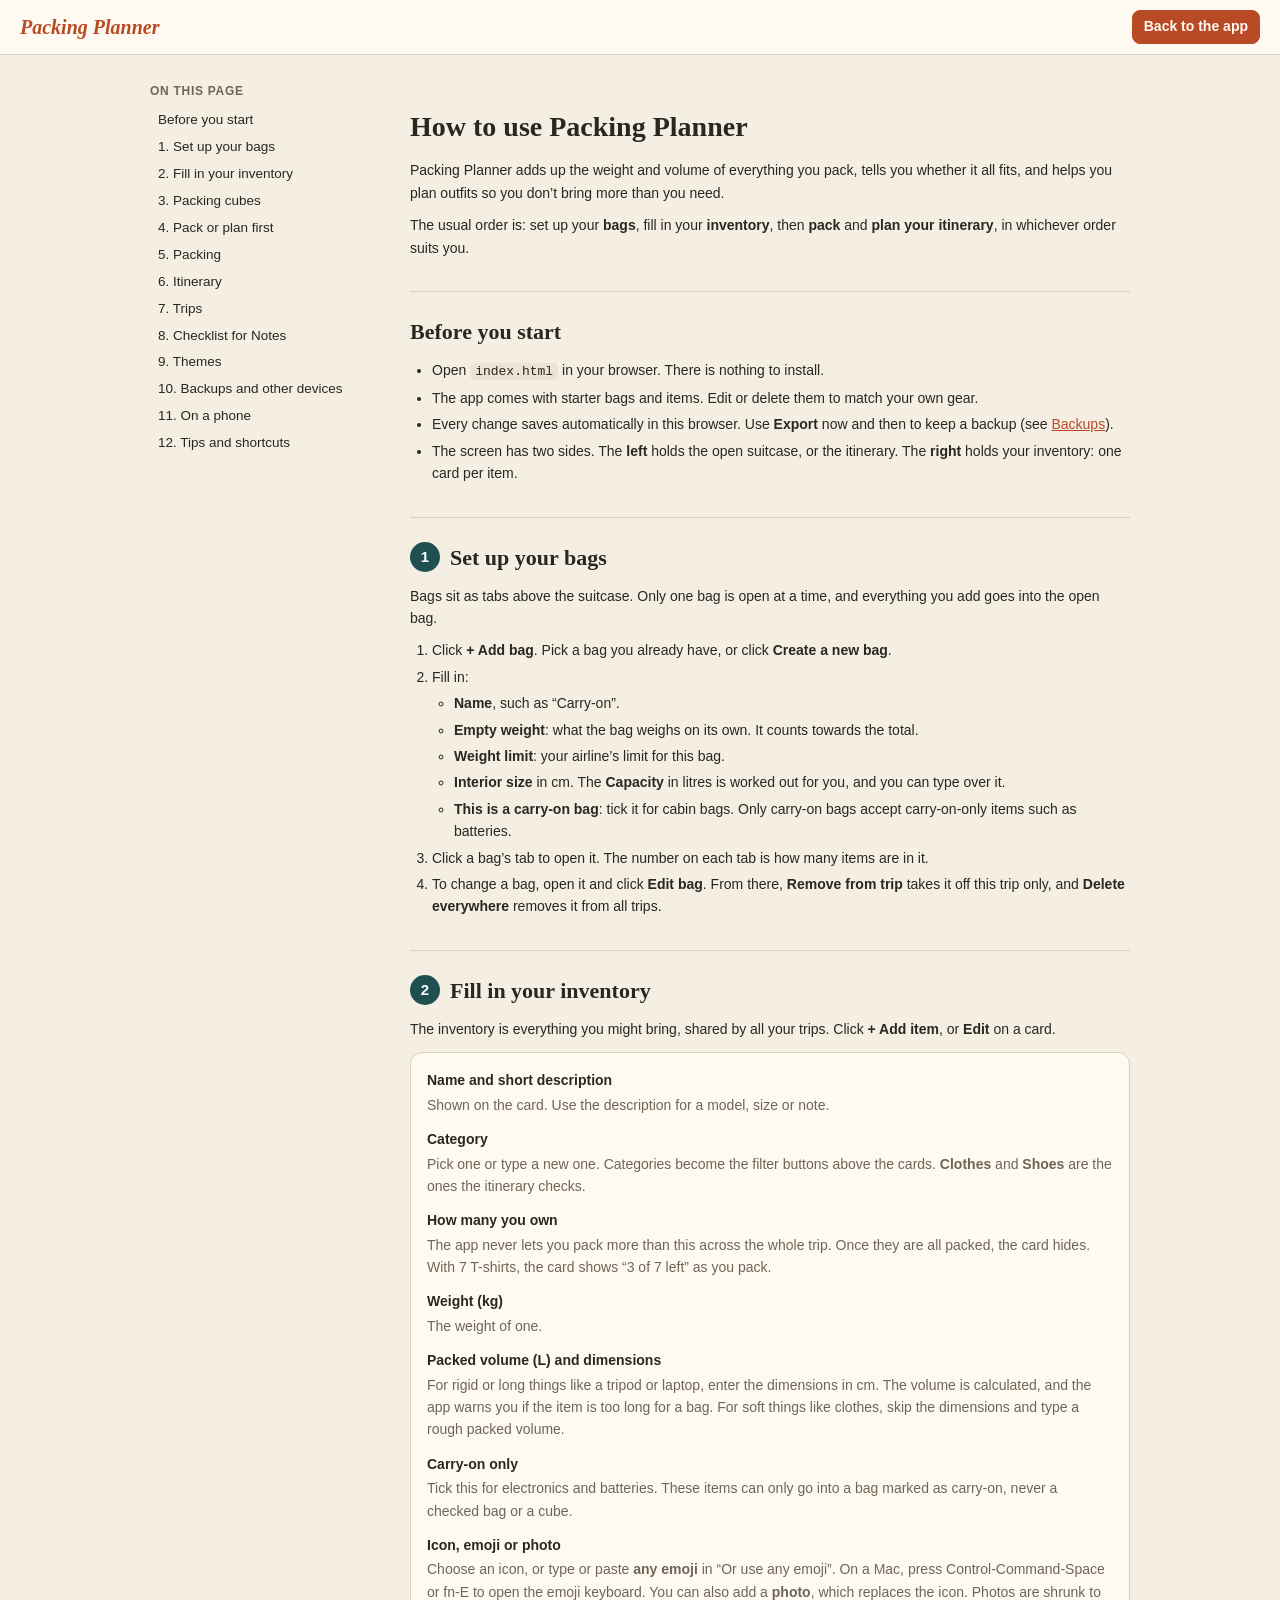
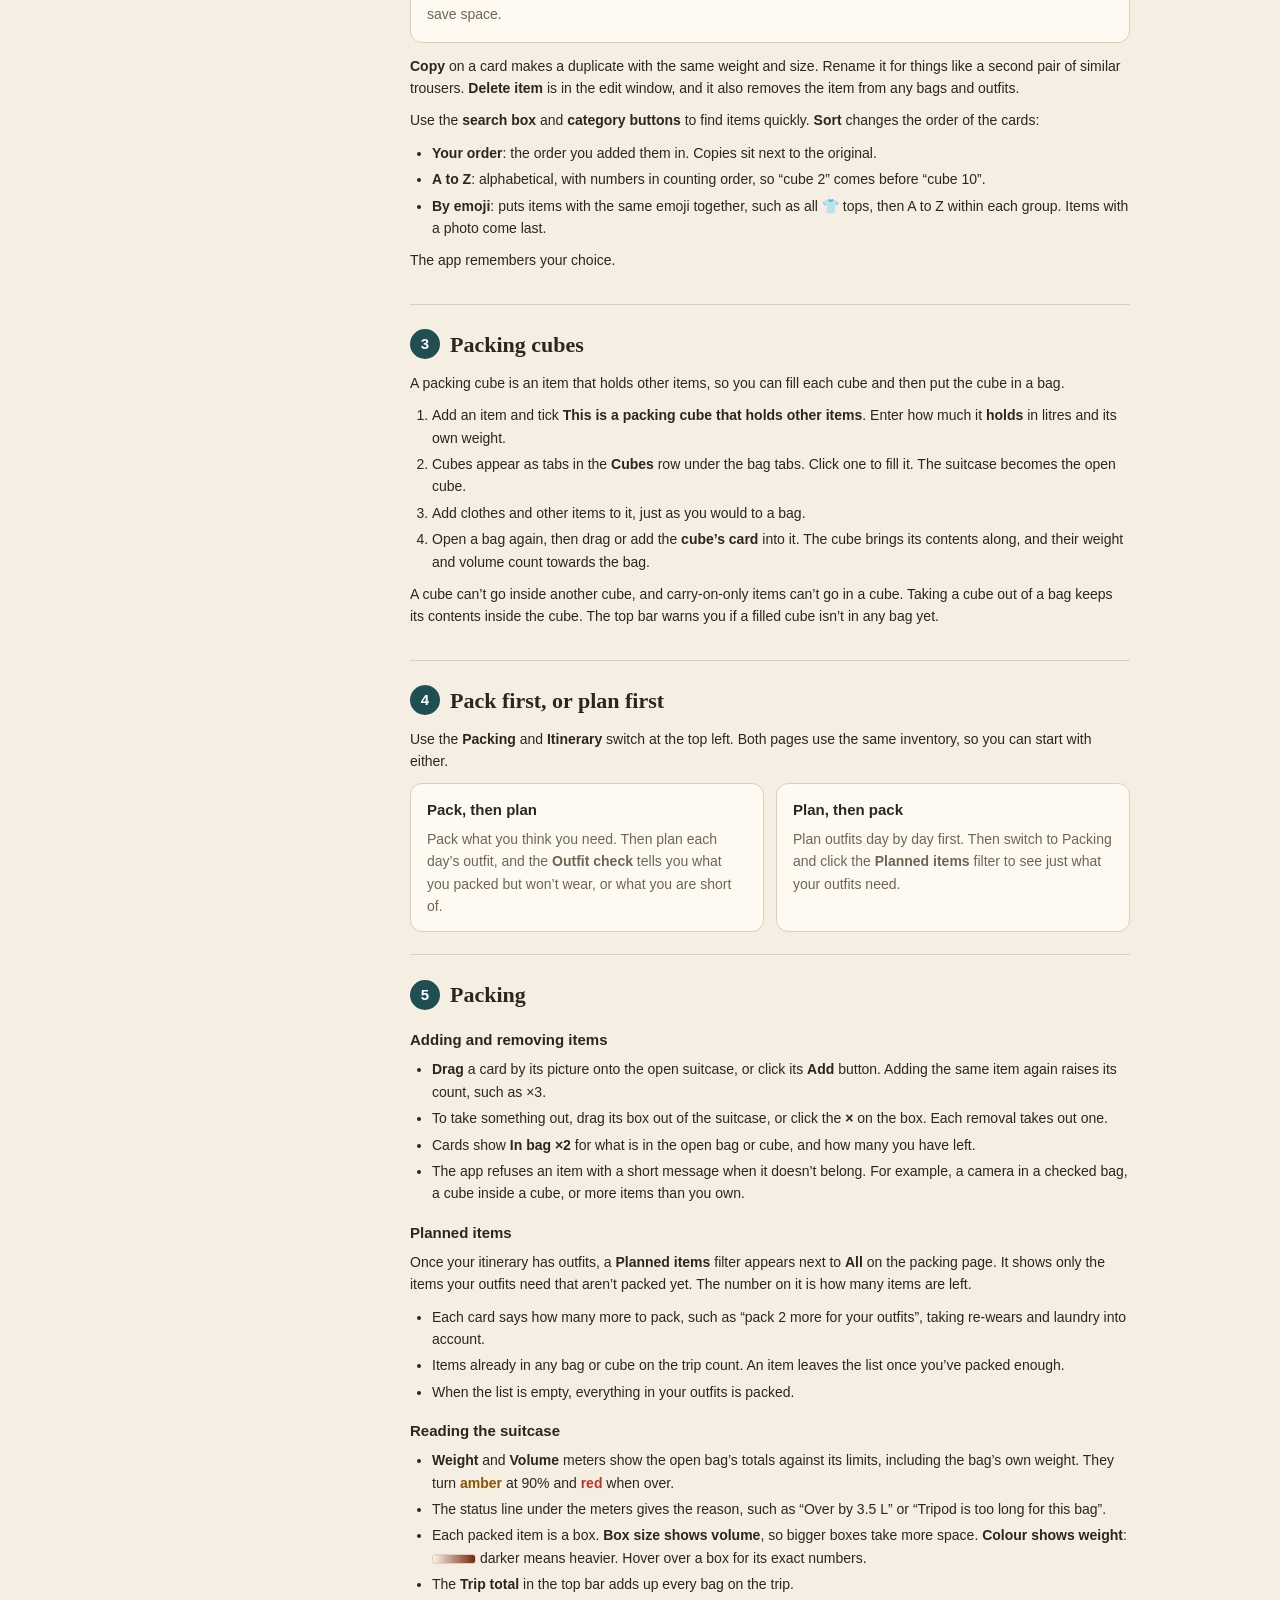
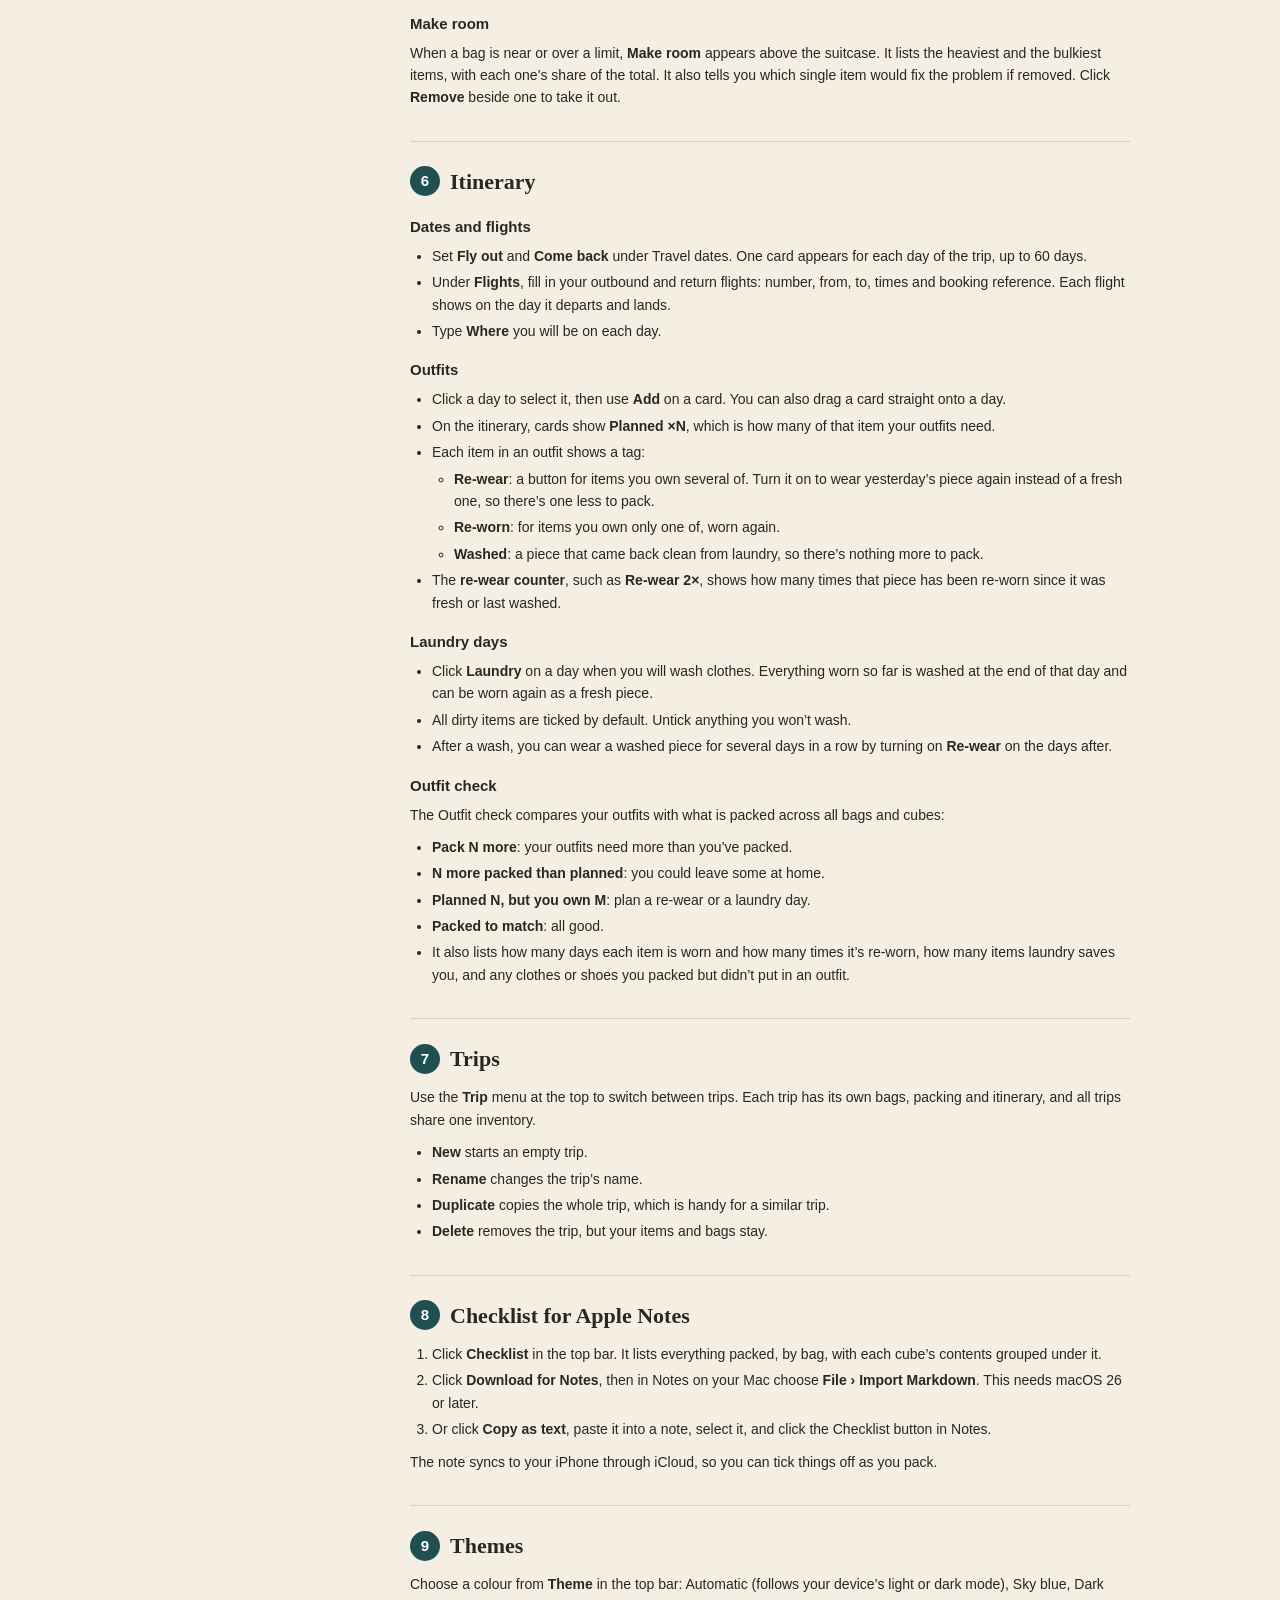
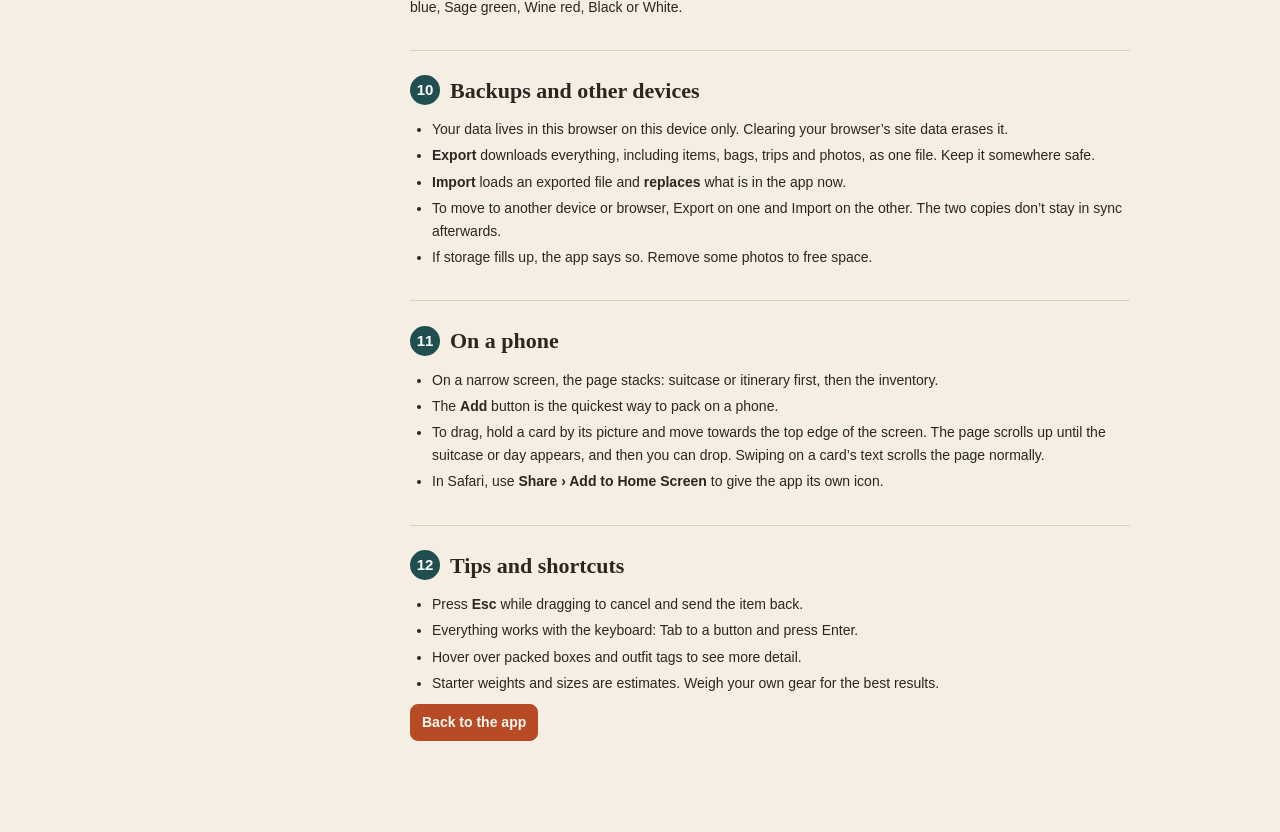
==== commit 70b494ed: "Add a Planned items filter and inventory sorting Co-Authored-By: Claude Opus 5.5 <noreply@anthropic." ====
--- a/help.html
+++ b/help.html
@@ -95,7 +95,13 @@
           <dd>Choose an icon, or type or paste <b>any emoji</b> in “Or use any emoji”. On a Mac, press Control-Command-Space or fn-E to open the emoji keyboard. You can also add a <b>photo</b>, which replaces the icon. Photos are shrunk to save space.</dd>
         </dl>
         <p><b>Copy</b> on a card makes a duplicate with the same weight and size. Rename it for things like a second pair of similar trousers. <b>Delete item</b> is in the edit window, and it also removes the item from any bags and outfits.</p>
-        <p>Use the <b>search box</b> and <b>category buttons</b> to find items quickly.</p>
+        <p>Use the <b>search box</b> and <b>category buttons</b> to find items quickly. <b>Sort</b> changes the order of the cards:</p>
+        <ul>
+          <li><b>Your order</b>: the order you added them in. Copies sit next to the original.</li>
+          <li><b>A to Z</b>: alphabetical, with numbers in counting order, so “cube 2” comes before “cube 10”.</li>
+          <li><b>By emoji</b>: puts items with the same emoji together, such as all 👕 tops, then A to Z within each group. Items with a photo come last.</li>
+        </ul>
+        <p>The app remembers your choice.</p>
       </section>
 
       <section id="cubes">
@@ -120,7 +126,7 @@
           </div>
           <div class="help-path">
             <h3>Plan, then pack</h3>
-            <p>Plan outfits day by day first, and the Outfit check tells you how many of each item to pack. Then switch to Packing and pack exactly that.</p>
+            <p>Plan outfits day by day first. Then switch to Packing and click the <b>Planned items</b> filter to see just what your outfits need.</p>
           </div>
         </div>
       </section>
@@ -133,6 +139,13 @@
           <li>To take something out, drag its box out of the suitcase, or click the <b>×</b> on the box. Each removal takes out one.</li>
           <li>Cards show <b>In bag ×2</b> for what is in the open bag or cube, and how many you have left.</li>
           <li>The app refuses an item with a short message when it doesn’t belong. For example, a camera in a checked bag, a cube inside a cube, or more items than you own.</li>
+        </ul>
+        <h3>Planned items</h3>
+        <p>Once your itinerary has outfits, a <b>Planned items</b> filter appears next to <b>All</b> on the packing page. It shows only the items your outfits need that aren’t packed yet. The number on it is how many items are left.</p>
+        <ul>
+          <li>Each card says how many more to pack, such as “pack 2 more for your outfits”, taking re-wears and laundry into account.</li>
+          <li>Items already in any bag or cube on the trip count. An item leaves the list once you’ve packed enough.</li>
+          <li>When the list is empty, everything in your outfits is packed.</li>
         </ul>
         <h3>Reading the suitcase</h3>
         <ul>
--- a/styles.css
+++ b/styles.css
@@ -743,6 +743,8 @@
   margin-bottom: 14px;
 }
 .inventory-tools input[type="search"] { flex: 1 1 150px; max-width: 240px; }
+.sort-control { display: flex; align-items: center; gap: 6px; color: var(--muted); white-space: nowrap; }
+.sort-control select { color: var(--ink); }
 .filters { display: flex; flex-wrap: wrap; gap: 4px; flex: 1 1 auto; }
 .filter {
   padding: 4px 10px;
@@ -753,6 +755,9 @@
 }
 .filter:hover { background: var(--surface-2); }
 .filter[aria-pressed="true"] { background: var(--ink); border-color: var(--ink); color: var(--bg); }
+.filter-planned { border: 1.5px solid var(--shell); font-weight: 600; }
+.filter-planned[aria-pressed="true"] { background: var(--shell); border-color: var(--shell); color: var(--shell-ink); }
+.filter-count { margin-left: 6px; font-variant-numeric: tabular-nums; opacity: .8; }
 
 .cards {
   outline: none;
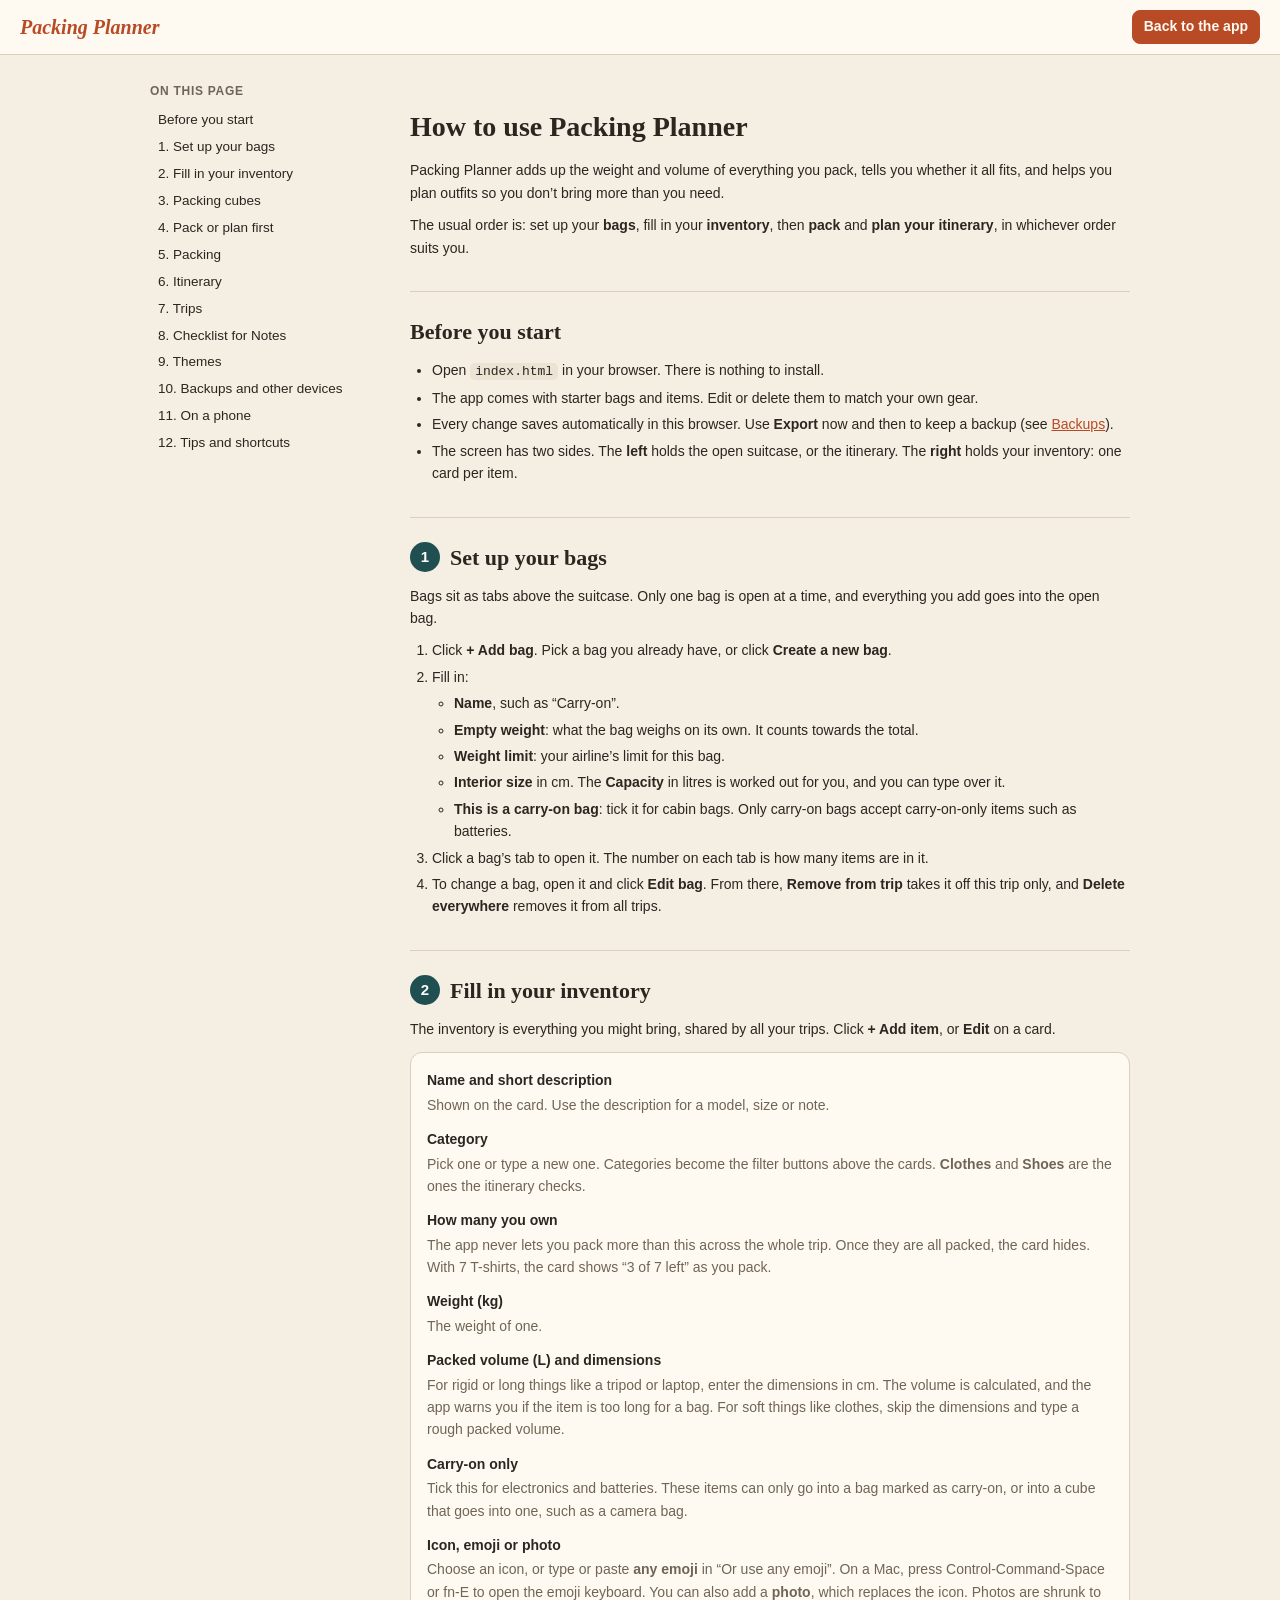
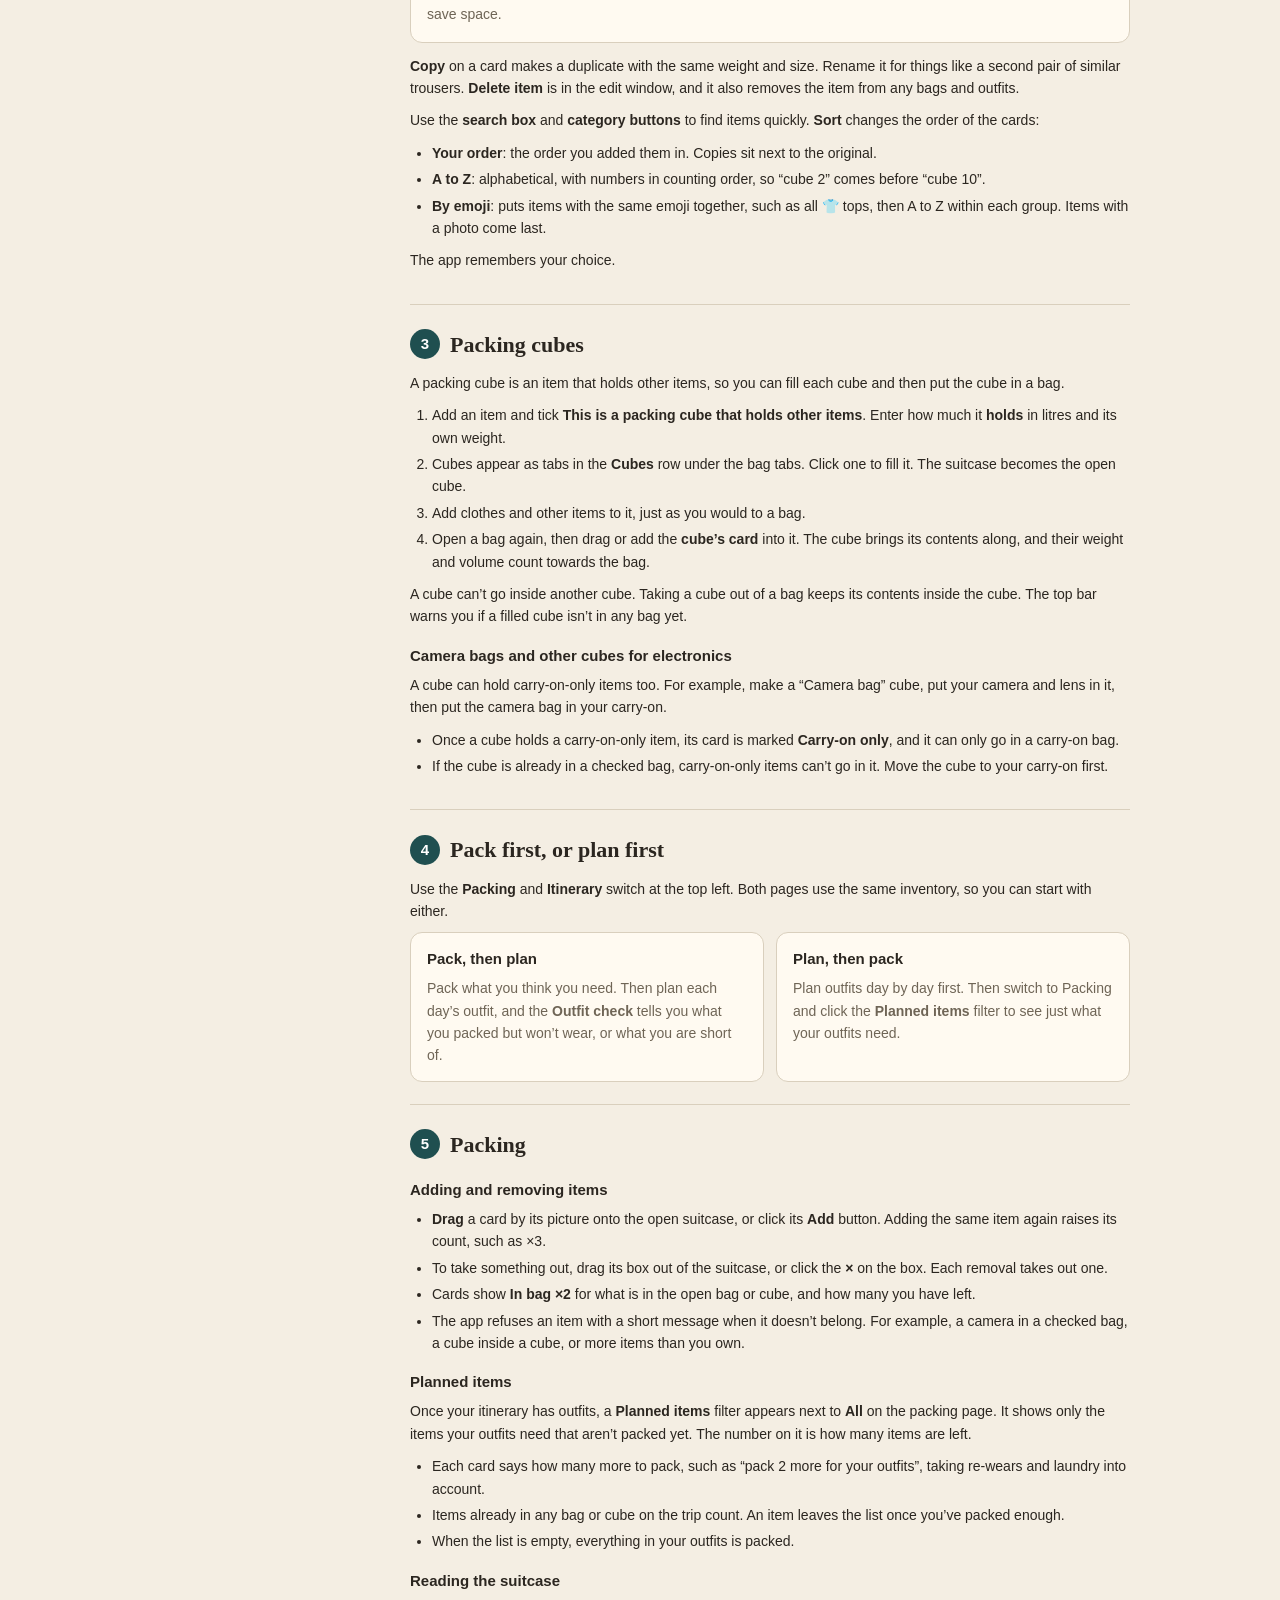
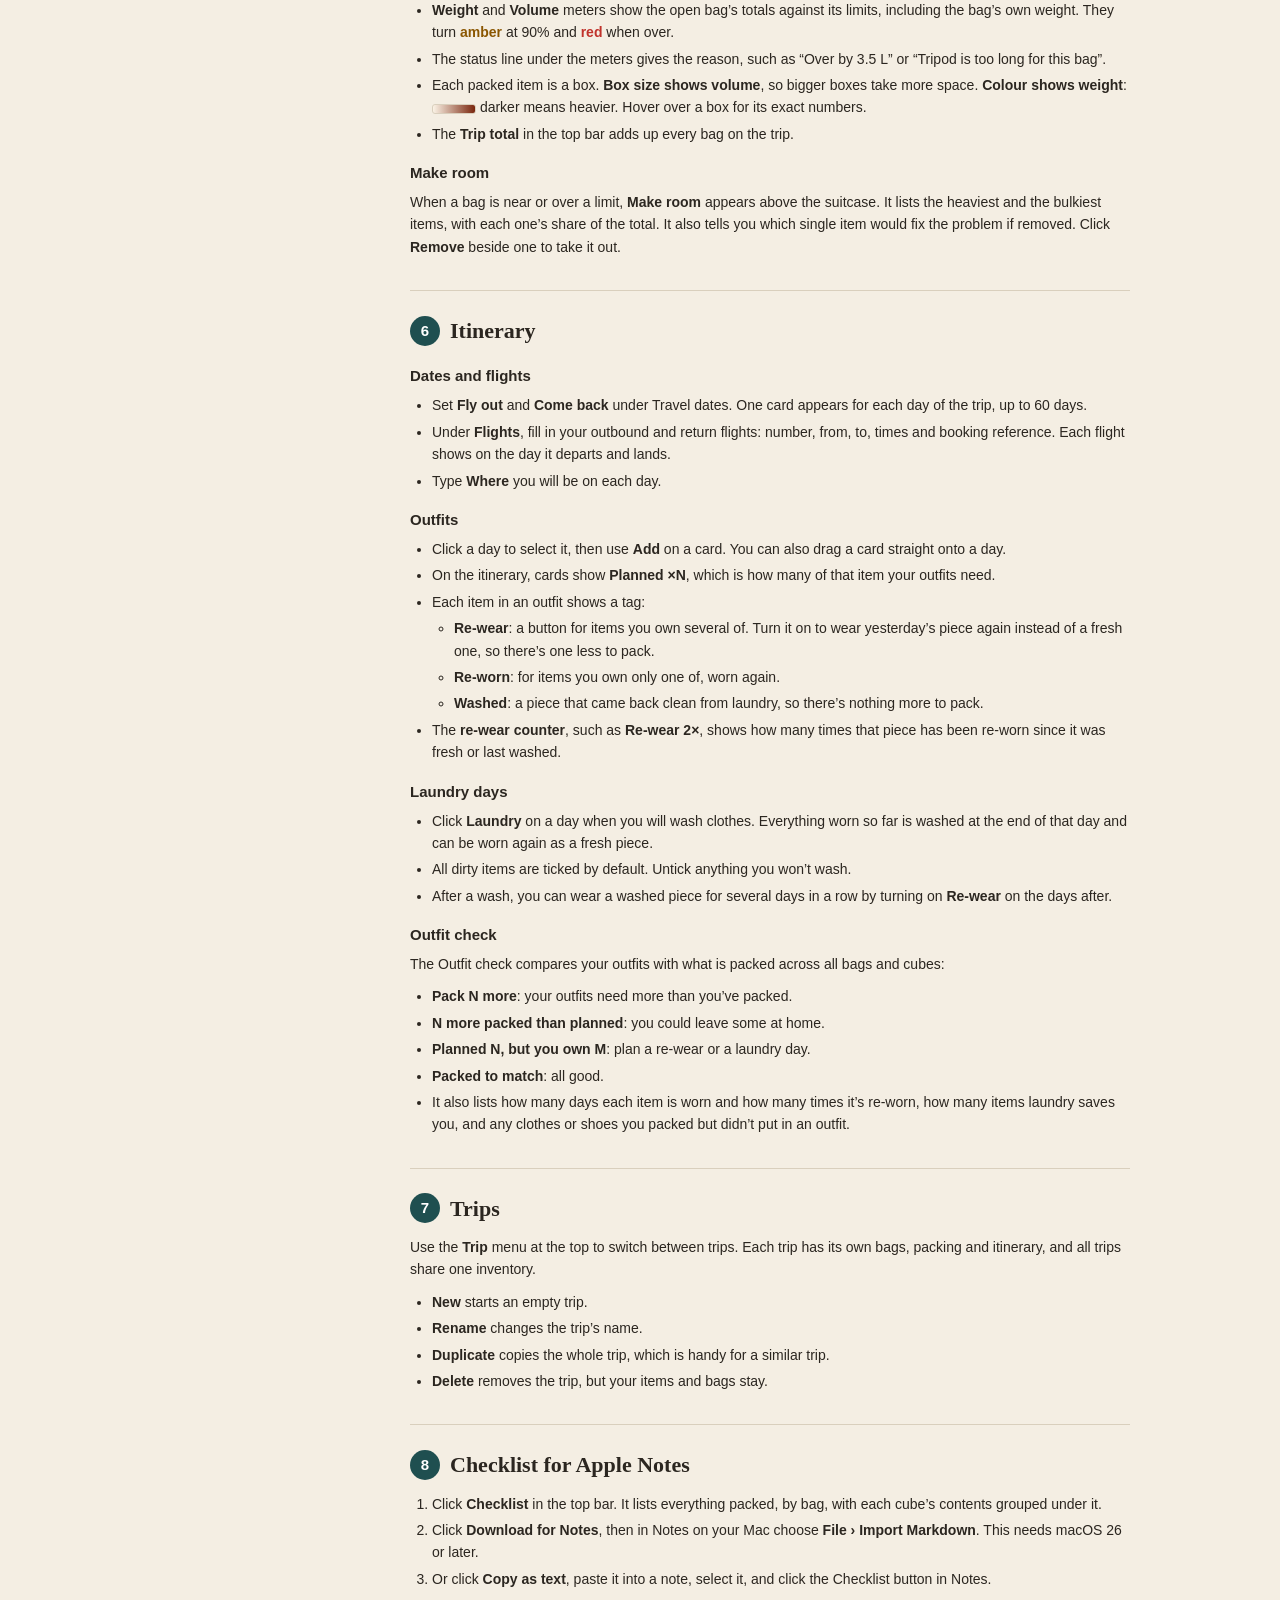
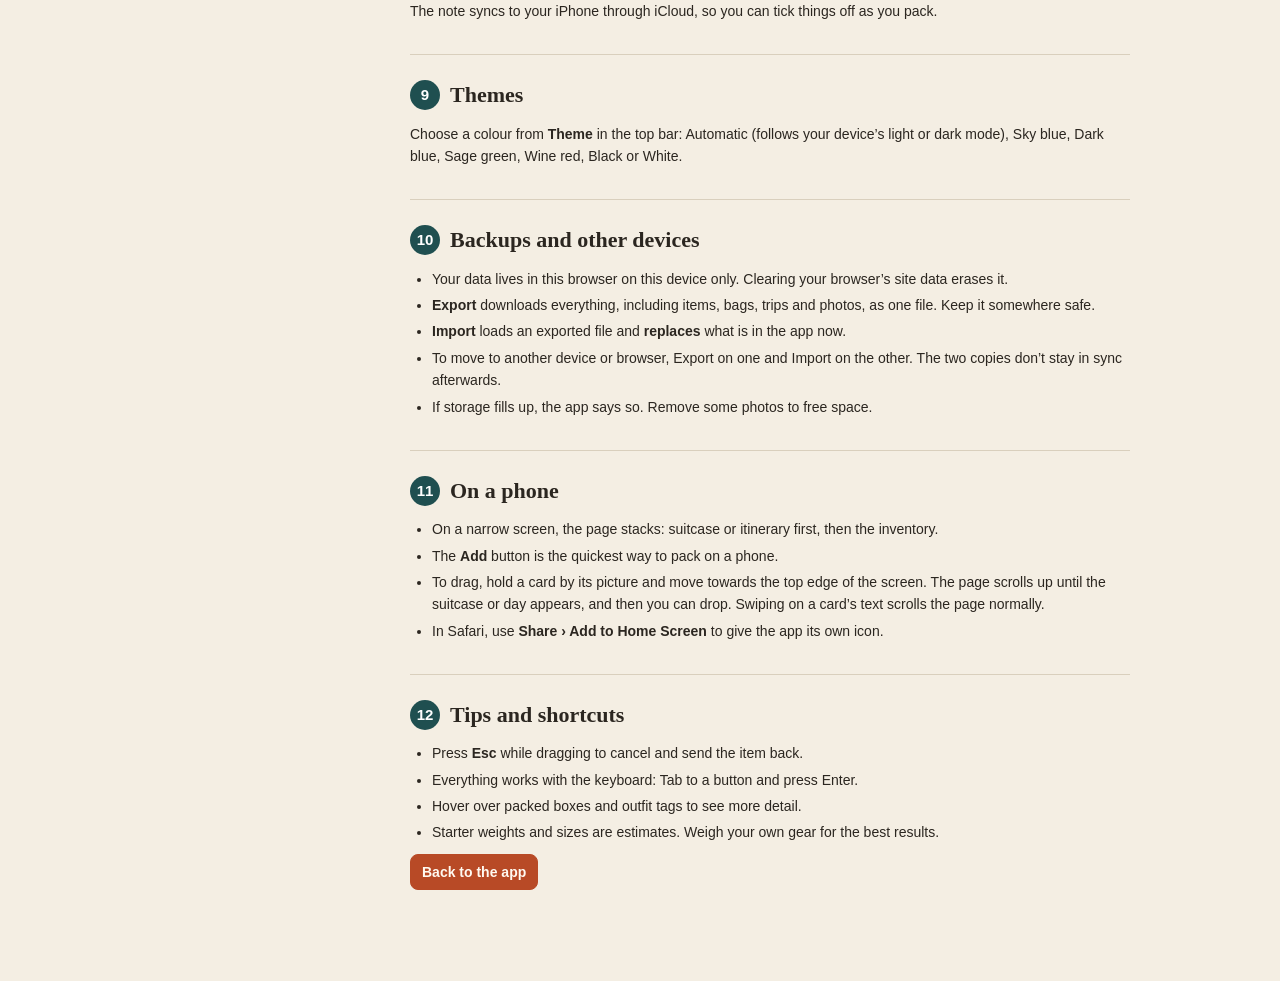
==== commit 46a3ee3d: "Let cubes hold carry-on-only items, like a camera bag Co-Authored-By: Claude Opus 5.5 <noreply@anthr" ====
--- a/help.html
+++ b/help.html
@@ -90,7 +90,7 @@
           <dt>Packed volume (L) and dimensions</dt>
           <dd>For rigid or long things like a tripod or laptop, enter the dimensions in cm. The volume is calculated, and the app warns you if the item is too long for a bag. For soft things like clothes, skip the dimensions and type a rough packed volume.</dd>
           <dt>Carry-on only</dt>
-          <dd>Tick this for electronics and batteries. These items can only go into a bag marked as carry-on, never a checked bag or a cube.</dd>
+          <dd>Tick this for electronics and batteries. These items can only go into a bag marked as carry-on, or into a cube that goes into one, such as a camera bag.</dd>
           <dt>Icon, emoji or photo</dt>
           <dd>Choose an icon, or type or paste <b>any emoji</b> in “Or use any emoji”. On a Mac, press Control-Command-Space or fn-E to open the emoji keyboard. You can also add a <b>photo</b>, which replaces the icon. Photos are shrunk to save space.</dd>
         </dl>
@@ -113,7 +113,13 @@
           <li>Add clothes and other items to it, just as you would to a bag.</li>
           <li>Open a bag again, then drag or add the <b>cube’s card</b> into it. The cube brings its contents along, and their weight and volume count towards the bag.</li>
         </ol>
-        <p>A cube can’t go inside another cube, and carry-on-only items can’t go in a cube. Taking a cube out of a bag keeps its contents inside the cube. The top bar warns you if a filled cube isn’t in any bag yet.</p>
+        <p>A cube can’t go inside another cube. Taking a cube out of a bag keeps its contents inside the cube. The top bar warns you if a filled cube isn’t in any bag yet.</p>
+        <h3>Camera bags and other cubes for electronics</h3>
+        <p>A cube can hold carry-on-only items too. For example, make a “Camera bag” cube, put your camera and lens in it, then put the camera bag in your carry-on.</p>
+        <ul>
+          <li>Once a cube holds a carry-on-only item, its card is marked <b>Carry-on only</b>, and it can only go in a carry-on bag.</li>
+          <li>If the cube is already in a checked bag, carry-on-only items can’t go in it. Move the cube to your carry-on first.</li>
+        </ul>
       </section>
 
       <section id="order">
